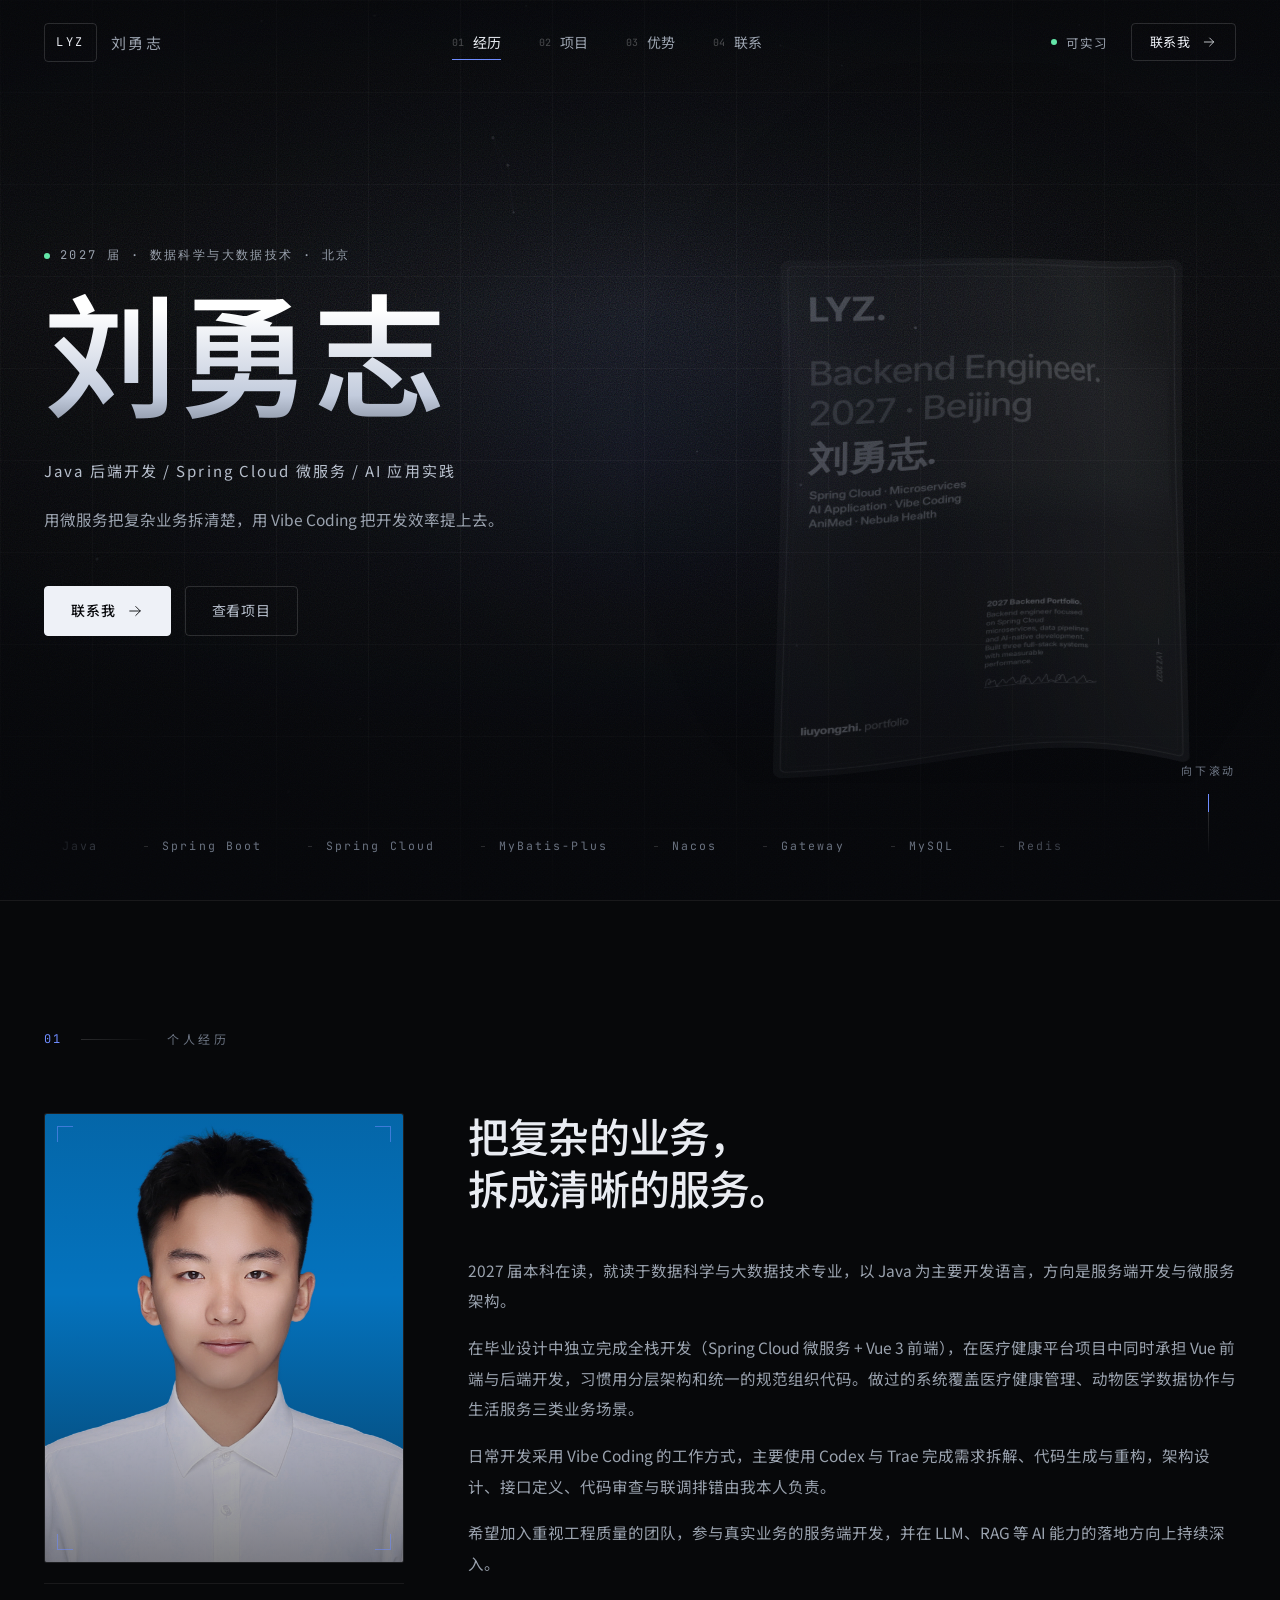
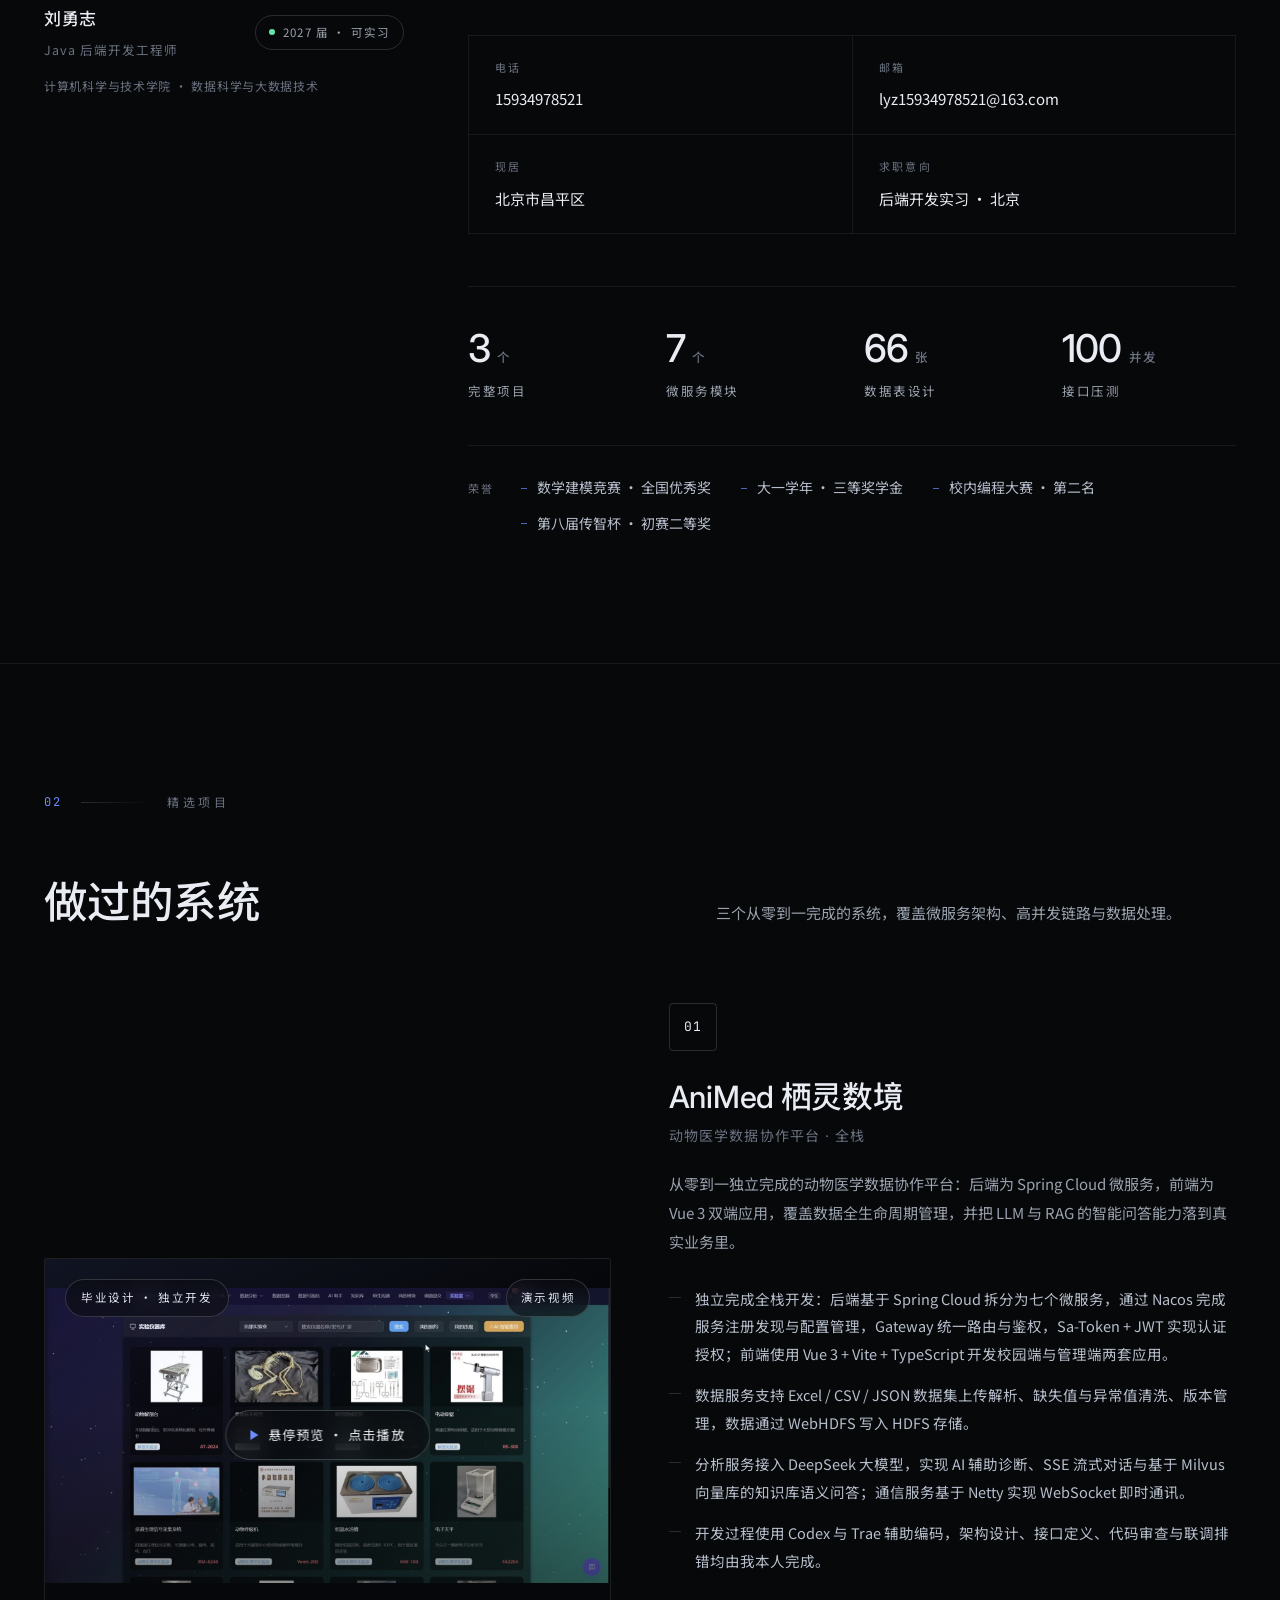
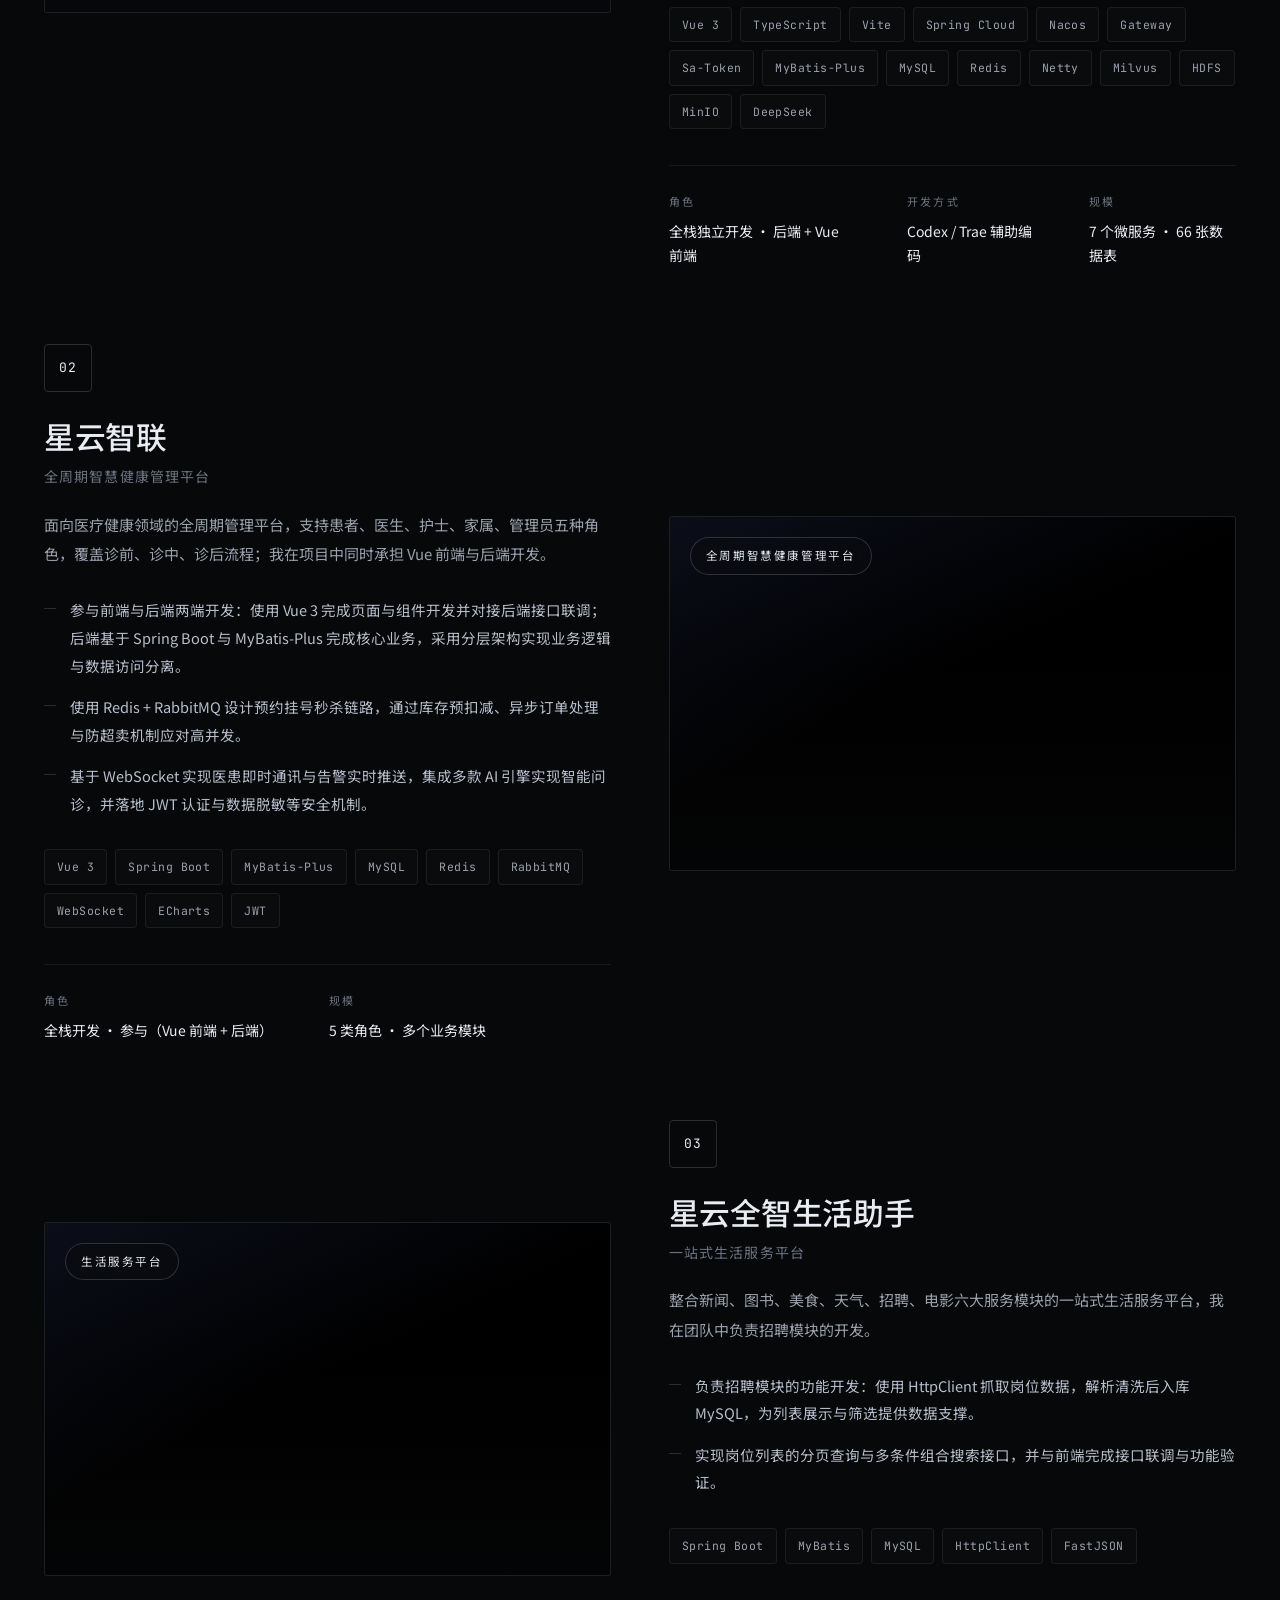
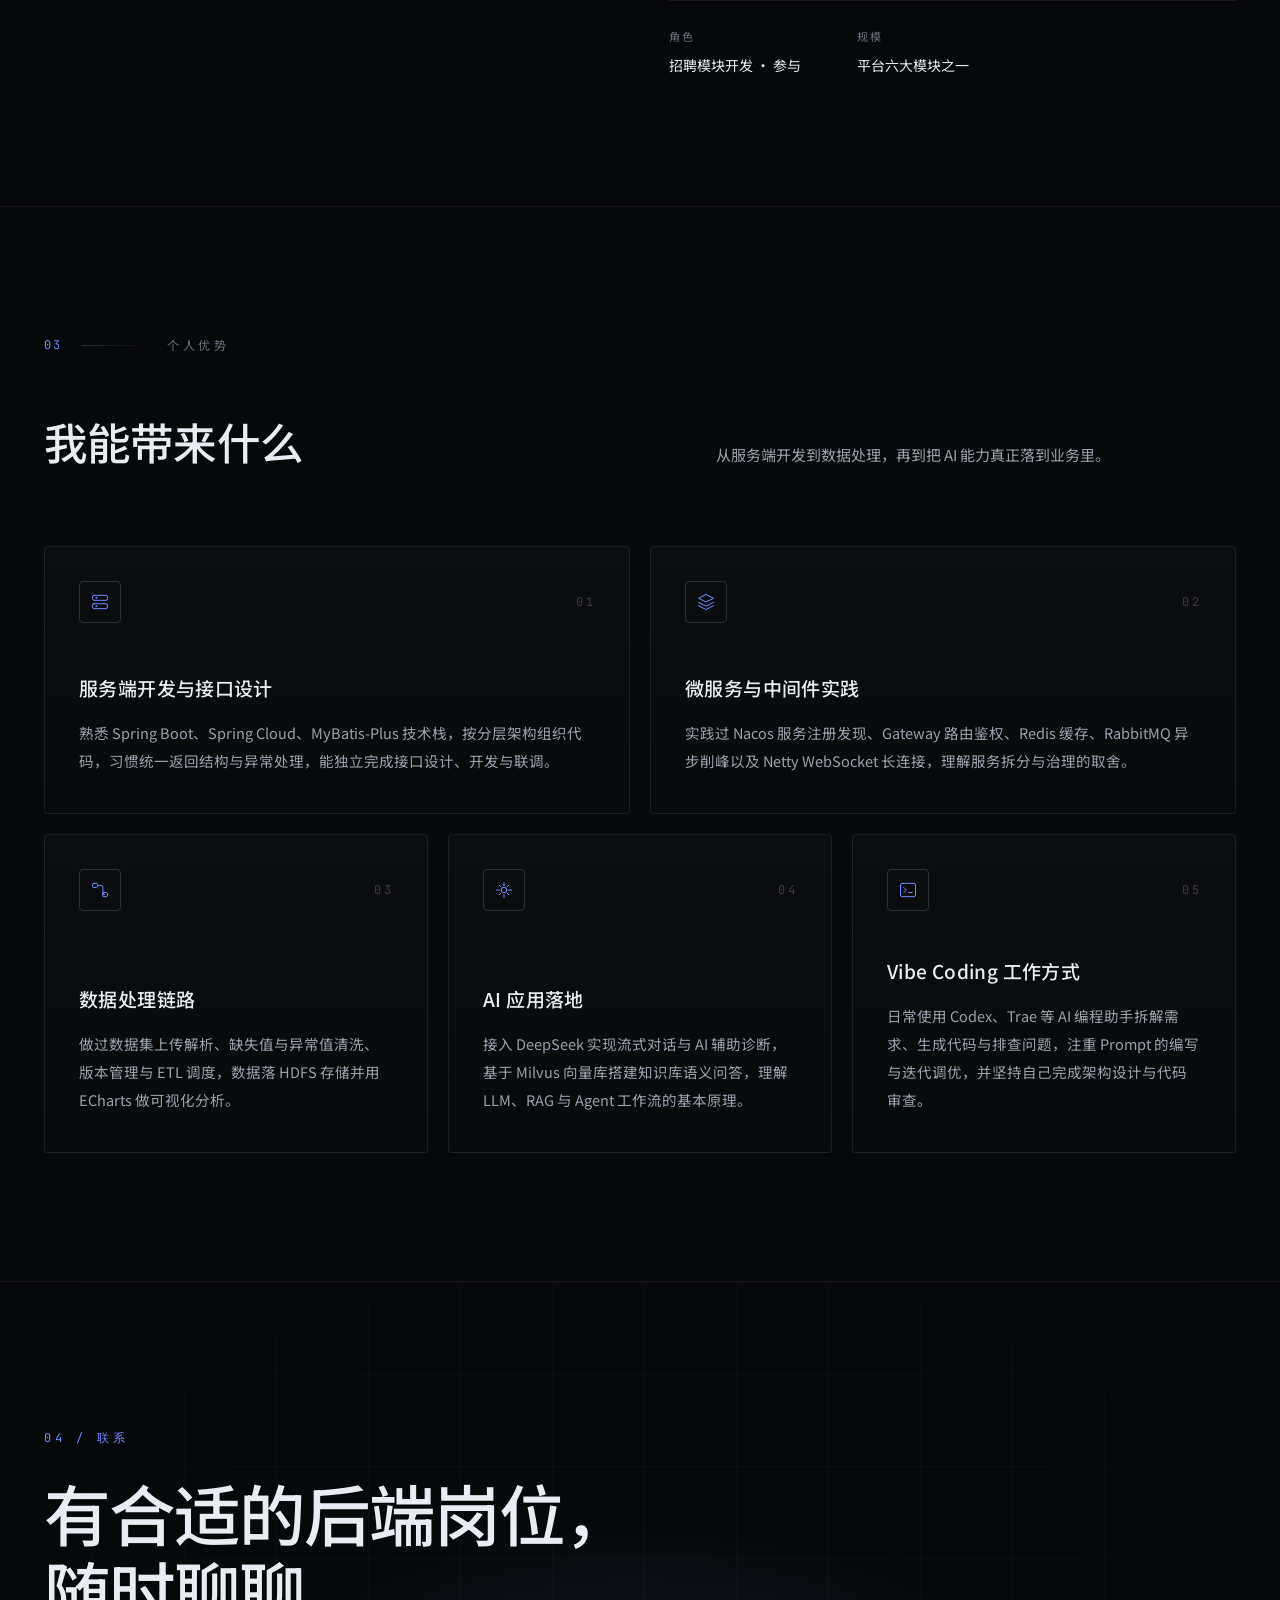
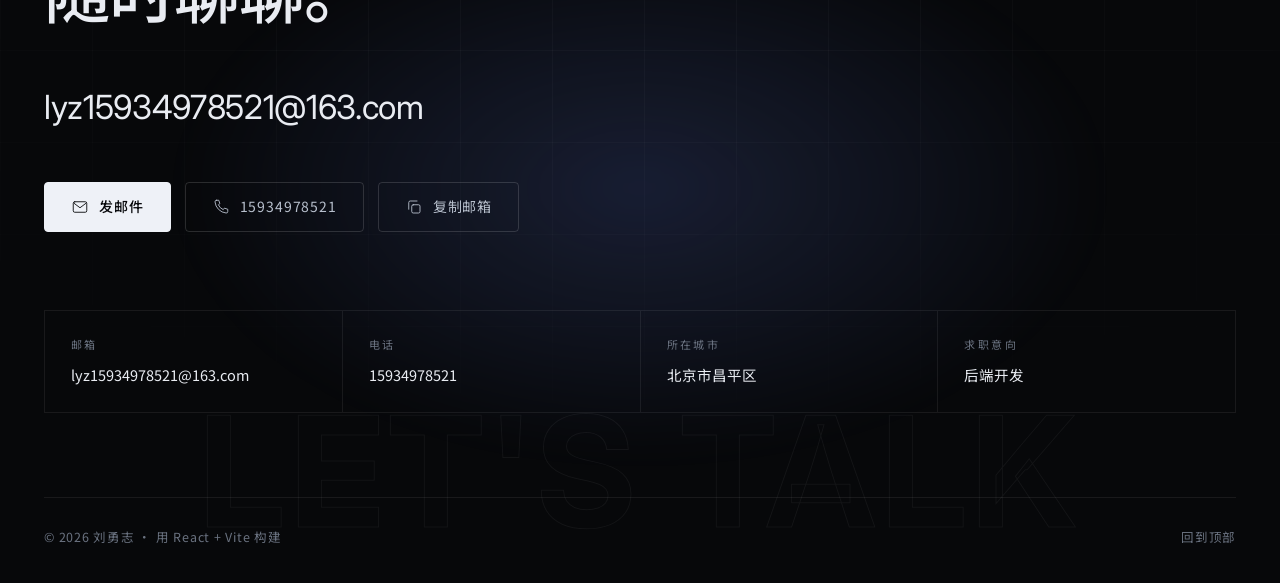
==== index.html @ a7c031cc "Deploy resume" ====
<!doctype html>
<html lang="zh-CN">
  <head>
    <meta charset="UTF-8" />
    <meta name="viewport" content="width=device-width, initial-scale=1.0" />
    <meta name="theme-color" content="#07080A" />
    <meta
      name="description"
      content="刘勇志 · Java 后端开发。Spring Cloud 微服务、服务端开发与 AI 应用实践方向的作品集。"
    />
    <title>刘勇志 · Java 后端开发</title>
    <link rel="icon" type="image/svg+xml" href="favicon.svg" />
    <link rel="preconnect" href="https://fonts.googleapis.com" />
    <link rel="preconnect" href="https://fonts.gstatic.com" crossorigin />
    <link
      href="https://fonts.googleapis.com/css2?family=Inter:wght@300;400;500;600;700&family=Noto+Sans+SC:wght@300;400;500;700&family=JetBrains+Mono:wght@400;500&display=swap"
      rel="stylesheet"
    />
    <script type="module" crossorigin src="./assets/index-CKUuA10a.js"></script>
    <link rel="stylesheet" crossorigin href="./assets/index-D4LSre6D.css">
  </head>
  <body>
    <div id="root"></div>
  </body>
</html>
---- assets/index-D4LSre6D.css ----
:root{--bg: #07080a;--bg-2: #0a0c10;--panel: rgba(255, 255, 255, .022);--line: rgba(255, 255, 255, .07);--line-2: rgba(255, 255, 255, .14);--text: #e9ecf2;--text-2: #b7bfcc;--muted: #9aa2ae;--dim: #6a7280;--accent: #6e8cff;--ok: #63e6a8;--font-display: "Inter", "Noto Sans SC", system-ui, -apple-system, "Segoe UI", "Microsoft YaHei", sans-serif;--font-body: "Noto Sans SC", "Inter", system-ui, -apple-system, "Segoe UI", "Microsoft YaHei", sans-serif;--font-mono: "JetBrains Mono", ui-monospace, "SFMono-Regular", Consolas, monospace;--container: 1700px;--gutter: 64px;--ease: cubic-bezier(.16, .84, .44, 1)}*,*:before,*:after{box-sizing:border-box}html{scroll-behavior:smooth;-webkit-text-size-adjust:100%}body{margin:0;background:var(--bg);color:var(--text);font-family:var(--font-body);font-size:16px;line-height:1.7;overflow-x:hidden;-webkit-font-smoothing:antialiased;-moz-osx-font-smoothing:grayscale}h1,h2,h3,p,dl,dd,ul,figure{margin:0}ul{padding:0;list-style:none}a{color:inherit;text-decoration:none;transition:color .35s var(--ease),opacity .35s var(--ease)}img{display:block;max-width:100%}button{font:inherit;color:inherit;background:none;border:0;cursor:pointer}::selection{background:#6e8cff4d;color:#fff}::-webkit-scrollbar{width:10px}::-webkit-scrollbar-track{background:#07080a}::-webkit-scrollbar-thumb{background:#ffffff1f;border-radius:999px}::-webkit-scrollbar-thumb:hover{background:#fff3}.container{width:100%;max-width:calc(var(--container) + var(--gutter) * 2);margin-inline:auto;padding-inline:var(--gutter)}.section{position:relative;padding-block:clamp(120px,10vw,190px);border-top:1px solid var(--line)}.section-head{display:flex;align-items:center;gap:18px;margin-bottom:64px}.section-head__index{font-family:var(--font-mono);font-size:12px;letter-spacing:.2em;color:var(--accent)}.section-head__rule{width:68px;height:1px;background:linear-gradient(90deg,var(--line-2),transparent)}.section-head__label{font-size:12px;letter-spacing:.32em;color:var(--dim)}.section-title{display:grid;grid-template-columns:minmax(0,1fr) minmax(0,520px);gap:40px;align-items:end;margin-bottom:76px}.section-title h2{font-family:var(--font-display);font-size:clamp(34px,3.4vw,56px);font-weight:500;letter-spacing:-.02em;line-height:1.16}.section-title p{color:var(--muted);font-size:15px;line-height:1.9}.dot{width:6px;height:6px;border-radius:50%;background:var(--ok);animation:pulse 2.8s infinite;flex:none}@keyframes pulse{0%{box-shadow:0 0 #63e6a859}70%{box-shadow:0 0 0 8px #63e6a800}to{box-shadow:0 0 #63e6a800}}.btn{display:inline-flex;align-items:center;justify-content:center;gap:10px;height:50px;padding-inline:26px;border:1px solid var(--line-2);border-radius:4px;font-size:14px;letter-spacing:.06em;white-space:nowrap;transition:transform .45s var(--ease),background .4s var(--ease),border-color .4s var(--ease),color .4s var(--ease),box-shadow .5s var(--ease)}.btn:hover{transform:translateY(-2px)}.btn--primary{background:#eef1f7;border-color:#eef1f7;color:#08090c;font-weight:500}.btn--primary:hover{box-shadow:0 16px 44px #e9ecf224}.btn--ghost{color:var(--text-2)}.btn--ghost:hover{border-color:#ffffff4d;color:var(--text)}.btn--small{height:38px;padding-inline:18px;font-size:13px}[data-reveal]{opacity:0;transform:translateY(26px);transition:opacity .9s var(--ease),transform .9s var(--ease);transition-delay:var(--delay, 0ms)}[data-reveal].is-visible{opacity:1;transform:none}.nav{position:fixed;inset:0 0 auto 0;z-index:60;height:86px;display:flex;align-items:center;border-bottom:1px solid transparent;transition:height .5s var(--ease),background .5s var(--ease),border-color .5s var(--ease),backdrop-filter .5s var(--ease)}.nav.is-solid{height:72px;background:#07080abd;backdrop-filter:blur(18px) saturate(140%);-webkit-backdrop-filter:blur(18px) saturate(140%);border-bottom-color:var(--line)}.nav__inner{display:flex;align-items:center;justify-content:space-between;gap:40px}.nav__brand{display:inline-flex;align-items:center;gap:14px}.nav__mark{font-family:var(--font-mono);font-size:12px;letter-spacing:.22em;padding:8px 11px;border:1px solid var(--line-2);border-radius:4px}.nav__name{font-size:15px;letter-spacing:.16em;color:var(--muted)}.nav__links{display:flex;gap:38px}.nav__links a{position:relative;display:inline-flex;align-items:center;gap:9px;padding-block:6px;font-size:14px;color:var(--muted)}.nav__links a:after{content:"";position:absolute;left:0;bottom:0;width:100%;height:1px;background:var(--accent);transform:scaleX(0);transform-origin:left;transition:transform .5s var(--ease)}.nav__links a:hover,.nav__links a.is-active{color:var(--text)}.nav__links a.is-active:after{transform:scaleX(1)}.nav__idx{font-family:var(--font-mono);font-size:10px;color:#ffffff42}.nav__tail{display:flex;align-items:center;gap:22px}.nav__status{display:inline-flex;align-items:center;gap:9px;font-size:12.5px;letter-spacing:.1em;color:var(--muted)}.nav__toggle{display:none;flex-direction:column;gap:6px;padding:10px 6px}.nav__toggle span{display:block;width:20px;height:1px;background:var(--text-2);transition:transform .4s var(--ease)}.nav.is-open .nav__toggle span:first-child{transform:translateY(3.5px) rotate(45deg)}.nav.is-open .nav__toggle span:last-child{transform:translateY(-3.5px) rotate(-45deg)}.rail{position:fixed;right:34px;top:50%;transform:translateY(-50%);z-index:40;display:flex;align-items:stretch;gap:16px;height:260px}.rail__line{position:relative;width:1px;background:var(--line)}.rail__filled{position:absolute;top:0;right:0;bottom:0;left:0;background:linear-gradient(180deg,var(--accent),rgba(110,140,255,.15));transform-origin:top;transform:scaleY(0);transition:transform .2s linear}.rail__list{display:flex;flex-direction:column;justify-content:space-between}.rail__list li{display:flex;align-items:center;gap:10px;font-size:11px;letter-spacing:.18em;color:#ffffff42;transition:color .4s var(--ease)}.rail__list li.is-active{color:var(--text)}.rail__idx{font-family:var(--font-mono);font-size:10px}.rail__label{opacity:0;transform:translate(-6px);transition:opacity .45s var(--ease),transform .45s var(--ease)}.rail:hover .rail__label,.rail__list li.is-active .rail__label{opacity:1;transform:none}.hero{position:relative;min-height:100svh;display:flex;flex-direction:column;justify-content:center;padding-top:120px;overflow:hidden}.hero__bg{position:absolute;top:0;right:0;bottom:0;left:0;z-index:0}.hero__video{position:absolute;top:0;right:0;bottom:0;left:0;width:100%;height:100%;object-fit:cover;opacity:.55;filter:saturate(.7) contrast(1.05) brightness(.85)}.ambient{position:absolute;top:0;right:0;bottom:0;left:0;width:100%;height:100%;opacity:.9}.hero__veil{position:absolute;top:0;right:0;bottom:0;left:0;background:radial-gradient(90% 70% at 50% 34%,#07080a00,#06070a8c 62%,#06070a),linear-gradient(180deg,#06070ad1,#06070a47 34%,#06070ae6)}.hero__grid{position:absolute;top:0;right:0;bottom:0;left:0;background-image:linear-gradient(rgba(255,255,255,.03) 1px,transparent 1px),linear-gradient(90deg,rgba(255,255,255,.03) 1px,transparent 1px);background-size:92px 92px;-webkit-mask-image:radial-gradient(120% 90% at 50% 42%,#000 26%,transparent 76%);mask-image:radial-gradient(120% 90% at 50% 42%,#000 26%,transparent 76%)}.hero__grain{position:absolute;top:0;right:0;bottom:0;left:0;opacity:.42;mix-blend-mode:soft-light;background-image:url("data:image/svg+xml,%3Csvg xmlns='http://www.w3.org/2000/svg' width='160' height='160'%3E%3Cfilter id='n'%3E%3CfeTurbulence type='fractalNoise' baseFrequency='0.85' numOctaves='3'/%3E%3C/filter%3E%3Crect width='160' height='160' filter='url(%23n)' opacity='0.6'/%3E%3C/svg%3E")}.hero__latin{position:absolute;left:34px;top:50%;transform:translateY(-50%) rotate(180deg);writing-mode:vertical-rl;font-family:var(--font-mono);font-size:11px;letter-spacing:.42em;color:#ffffff38;z-index:2}.hero__paper{position:absolute;z-index:1;right:-1.5%;top:7%;width:52%;height:80%}.three-d-paper{width:100%;height:100%}.three-d-paper__frame{display:block;width:100%;height:100%;border:0;background:transparent}.hero__inner{position:relative;z-index:2;flex:1;display:flex;flex-direction:column;justify-content:center;pointer-events:none}.hero__inner a,.hero__inner button{pointer-events:auto}.hero__eyebrow{display:inline-flex;align-items:center;gap:10px;font-family:var(--font-mono);font-size:12px;letter-spacing:.2em;color:var(--muted)}.hero__title{margin-top:28px;font-family:var(--font-display);font-size:clamp(76px,10.4vw,188px);font-weight:600;line-height:.98;letter-spacing:.01em;background:linear-gradient(180deg,#fff 12%,#c3ccdd 78%,#8e97a8);-webkit-background-clip:text;background-clip:text;color:transparent}.hero__role{margin-top:34px;font-size:clamp(15px,1.15vw,19px);letter-spacing:.14em;color:var(--text-2)}.hero__statement{margin-top:20px;max-width:640px;font-size:15.5px;line-height:1.95;color:var(--muted)}.hero__actions{display:flex;gap:14px;margin-top:52px}.hero__foot{position:relative;z-index:2;display:flex;align-items:flex-end;justify-content:space-between;gap:60px;padding-bottom:44px;pointer-events:none}.hero__foot a{pointer-events:auto}.marquee{flex:1;overflow:hidden;-webkit-mask-image:linear-gradient(90deg,transparent,#000 10%,#000 88%,transparent);mask-image:linear-gradient(90deg,transparent,#000 10%,#000 88%,transparent)}.marquee__track{display:flex;align-items:center;gap:46px;width:max-content;animation:marquee 52s linear infinite}.marquee__item{position:relative;padding-left:18px;font-family:var(--font-mono);font-size:11.5px;letter-spacing:.18em;color:var(--dim);white-space:nowrap}.marquee__item:before{content:"";position:absolute;left:0;top:50%;width:4px;height:1px;background:var(--line-2)}@keyframes marquee{to{transform:translate(-50%)}}.hero__scroll{display:inline-flex;flex-direction:column;align-items:center;gap:14px;font-size:11px;letter-spacing:.24em;color:var(--dim);white-space:nowrap}.hero__scroll .line{position:relative;width:1px;height:62px;background:linear-gradient(180deg,rgba(255,255,255,.22),transparent);overflow:hidden}.hero__scroll .line:after{content:"";position:absolute;left:0;width:1px;height:18px;background:var(--accent);animation:scrollLine 2.6s var(--ease) infinite}@keyframes scrollLine{0%{transform:translateY(-20px);opacity:0}40%{opacity:1}to{transform:translateY(64px);opacity:0}}.hero__scroll:hover{color:var(--text-2)}.about__grid{display:grid;grid-template-columns:430px minmax(0,1fr);gap:clamp(48px,5vw,100px);align-items:start}.portrait{position:relative;aspect-ratio:4 / 5;border:1px solid var(--line);border-radius:3px;background:var(--panel);overflow:hidden}.portrait img{width:100%;height:100%;object-fit:cover;filter:saturate(.92) contrast(1.03)}.portrait:after{content:"";position:absolute;top:0;right:0;bottom:0;left:0;pointer-events:none;background:linear-gradient(180deg,rgba(7,8,10,.12) 0%,transparent 40%,rgba(7,8,10,.5) 100%)}.portrait__tick{position:absolute;width:16px;height:16px;border:1px solid rgba(110,140,255,.55);z-index:2}.portrait__tick--tl{top:12px;left:12px;border-right:0;border-bottom:0}.portrait__tick--tr{top:12px;right:12px;border-left:0;border-bottom:0}.portrait__tick--bl{bottom:12px;left:12px;border-right:0;border-top:0}.portrait__tick--br{bottom:12px;right:12px;border-left:0;border-top:0}.portrait__caption{display:flex;align-items:center;justify-content:space-between;gap:20px;margin-top:20px;padding-top:20px;border-top:1px solid var(--line)}.portrait__caption strong{display:block;font-size:17px;font-weight:500;letter-spacing:.04em}.portrait__caption span{display:block;margin-top:6px;font-size:12.5px;color:var(--dim);letter-spacing:.08em}.status{display:inline-flex;align-items:center;gap:8px;padding:7px 13px;border:1px solid var(--line-2);border-radius:999px;font-size:11.5px;font-style:normal;letter-spacing:.1em;color:var(--muted);white-space:nowrap}.portrait__school{margin-top:14px;font-size:12px;letter-spacing:.06em;color:var(--dim);line-height:1.9}.about__heading{margin-bottom:38px;font-family:var(--font-display);font-size:clamp(32px,3.2vw,52px);font-weight:500;line-height:1.26;letter-spacing:-.02em}.about__text p{max-width:780px;font-size:15.5px;line-height:1.98;color:var(--muted)}.about__text p+p{margin-top:16px}.about__contacts{display:grid;grid-template-columns:repeat(2,minmax(0,1fr));margin-top:56px;border-top:1px solid var(--line);border-left:1px solid var(--line)}.contact-item{padding:22px 26px;border-right:1px solid var(--line);border-bottom:1px solid var(--line)}.contact-item dt{font-size:11px;letter-spacing:.22em;color:var(--dim)}.contact-item dd{margin-top:10px;font-size:15px;color:var(--text)}.contact-item a:hover{color:var(--accent)}.about__stats{display:grid;grid-template-columns:repeat(4,minmax(0,1fr));gap:24px;margin-top:52px;padding-top:42px;border-top:1px solid var(--line)}.stat__value{display:flex;align-items:baseline;gap:7px;font-family:var(--font-display);font-size:clamp(34px,3vw,46px);font-weight:500;letter-spacing:-.02em;line-height:1}.stat__value em{font-size:12.5px;font-style:normal;letter-spacing:.1em;color:var(--dim)}.stat__label{display:block;margin-top:12px;font-size:12.5px;letter-spacing:.12em;color:var(--muted)}.about__honors{display:flex;gap:26px;align-items:baseline;margin-top:44px;padding-top:30px;border-top:1px solid var(--line)}.about__honors-label{font-size:11px;letter-spacing:.22em;color:var(--dim);white-space:nowrap}.about__honors ul{display:flex;flex-wrap:wrap;gap:12px 30px}.about__honors li{position:relative;padding-left:16px;font-size:14px;color:var(--text-2)}.about__honors li:before{content:"";position:absolute;left:0;top:50%;width:6px;height:1px;background:var(--accent);opacity:.7}.project-list{display:flex;flex-direction:column;gap:clamp(60px,6vw,104px)}.project{display:grid;grid-template-columns:minmax(0,1.06fr) minmax(0,1fr);gap:clamp(40px,4.5vw,84px);align-items:center}.project--reverse .project__media{order:2}.project__media{position:relative;aspect-ratio:16 / 10;border:1px solid var(--line);border-radius:3px;background:var(--panel);overflow:hidden}.project__media img{width:100%;height:100%;object-fit:cover;filter:saturate(.94);transition:transform 1.2s var(--ease),filter .6s var(--ease)}.spark-badge{position:absolute;top:0;right:0;bottom:0;left:0;background:#000;overflow:hidden}.spark-badge__frame{display:block;width:100%;height:100%;border:0;background:#000;pointer-events:none}.project:hover .project__media img{transform:scale(1.035);filter:saturate(1)}.project__media:after{content:"";position:absolute;top:0;right:0;bottom:0;left:0;pointer-events:none;background:linear-gradient(155deg,rgba(110,140,255,.1),transparent 46%),linear-gradient(0deg,rgba(7,8,10,.55),transparent 58%)}.media{position:absolute;top:0;right:0;bottom:0;left:0;cursor:pointer;background:#06070a}.project__media .media__poster,.project__media .media__video{position:absolute;top:0;right:0;bottom:0;left:0;width:100%;height:100%;object-fit:contain}.media__video{z-index:1;background:transparent;transition:opacity .5s var(--ease)}.media__tag{position:absolute;z-index:3;right:20px;top:20px;padding:8px 14px;border:1px solid rgba(255,255,255,.16);border-radius:999px;background:#0a0c1099;backdrop-filter:blur(10px);-webkit-backdrop-filter:blur(10px);font-size:11.5px;letter-spacing:.14em;color:#dfe4ee}.media__hint{position:absolute;z-index:3;left:50%;top:50%;transform:translate(-50%,-50%);display:inline-flex;align-items:center;gap:10px;padding:13px 24px;border:1px solid rgba(255,255,255,.2);border-radius:999px;background:#0a0c108c;backdrop-filter:blur(12px);-webkit-backdrop-filter:blur(12px);font-size:13px;letter-spacing:.1em;color:#eef1f7;pointer-events:none;transition:opacity .4s var(--ease),transform .4s var(--ease)}.media__dot{width:0;height:0;border-top:5px solid transparent;border-bottom:5px solid transparent;border-left:8px solid var(--accent)}.project:hover .media__hint{opacity:0;transform:translate(-50%,-46%)}.project__badge{position:absolute;top:20px;left:20px;z-index:2;padding:8px 15px;border:1px solid rgba(255,255,255,.16);border-radius:999px;background:#0a0c1099;backdrop-filter:blur(10px);-webkit-backdrop-filter:blur(10px);font-size:11.5px;letter-spacing:.14em;color:#dfe4ee}.project__index{display:inline-flex;align-items:center;justify-content:center;width:48px;height:48px;margin-bottom:28px;border:1px solid var(--line-2);border-radius:4px;font-family:var(--font-mono);font-size:13px;letter-spacing:.08em}.project__title{font-family:var(--font-display);font-size:clamp(26px,2.4vw,38px);font-weight:500;letter-spacing:-.01em;line-height:1.2}.project__title span{display:block;margin-top:12px;font-size:14px;font-weight:400;letter-spacing:.08em;color:var(--dim)}.project__summary{margin-top:24px;font-size:15px;line-height:1.95;color:var(--muted)}.project__points{display:flex;flex-direction:column;gap:14px;margin-top:28px}.project__points li{position:relative;padding-left:26px;font-size:14.5px;line-height:1.9;color:var(--text-2)}.project__points li:before{content:"";position:absolute;left:0;top:12px;width:12px;height:1px;background:var(--line-2)}.project__tags{display:flex;flex-wrap:wrap;gap:8px;margin-top:32px}.project__tags li{padding:7px 12px;border:1px solid var(--line);border-radius:4px;background:#ffffff04;font-family:var(--font-mono);font-size:11.5px;letter-spacing:.04em;color:var(--muted)}.project__meta{display:flex;gap:56px;margin-top:36px;padding-top:26px;border-top:1px solid var(--line)}.project__meta dt{font-size:11px;letter-spacing:.2em;color:var(--dim)}.project__meta dd{margin-top:9px;font-size:14px;color:var(--text)}.bento{display:grid;grid-template-columns:repeat(6,minmax(0,1fr));gap:20px}.card{position:relative;grid-column:span var(--span, 2);display:flex;flex-direction:column;min-height:268px;padding:34px 34px 38px;border:1px solid var(--line);border-radius:4px;background:linear-gradient(180deg,#ffffff06,#ffffff02);transition:border-color .5s var(--ease),transform .5s var(--ease),background .5s var(--ease)}.card:before{content:"";position:absolute;inset:0 0 auto 0;height:1px;opacity:0;background:linear-gradient(90deg,transparent,rgba(110,140,255,.65),transparent);transition:opacity .5s var(--ease)}.card:hover{transform:translateY(-4px);border-color:var(--line-2);background:linear-gradient(180deg,#ffffff0a,#ffffff03)}.card:hover:before{opacity:1}.card__top{display:flex;align-items:center;justify-content:space-between;margin-bottom:auto}.card__icon{display:grid;place-items:center;width:42px;height:42px;border:1px solid var(--line-2);border-radius:4px;color:var(--accent)}.card__no{font-family:var(--font-mono);font-size:12px;letter-spacing:.2em;color:#fff3}.card h3{margin-top:44px;font-size:19px;font-weight:500;letter-spacing:.02em}.card p{margin-top:15px;font-size:14.5px;line-height:1.92;color:var(--muted)}.closing{position:relative;min-height:100svh;display:flex;align-items:center;border-top:1px solid var(--line);overflow:hidden}.closing__bg{position:absolute;top:0;right:0;bottom:0;left:0;pointer-events:none}.closing__glow{position:absolute;left:50%;top:14%;width:1300px;height:760px;transform:translate(-50%);background:radial-gradient(closest-side,rgba(110,140,255,.17),transparent 72%);filter:blur(14px)}.closing__grid{position:absolute;top:0;right:0;bottom:0;left:0;background-image:linear-gradient(rgba(255,255,255,.026) 1px,transparent 1px),linear-gradient(90deg,rgba(255,255,255,.026) 1px,transparent 1px);background-size:92px 92px;-webkit-mask-image:radial-gradient(110% 80% at 50% 30%,#000 20%,transparent 74%);mask-image:radial-gradient(110% 80% at 50% 30%,#000 20%,transparent 74%)}.closing__watermark{position:absolute;left:50%;bottom:-1.5vw;transform:translate(-50%);font-family:var(--font-display);font-size:clamp(88px,12vw,230px);font-weight:700;letter-spacing:.03em;white-space:nowrap;color:transparent;-webkit-text-stroke:1px rgba(255,255,255,.05)}.closing__inner{position:relative;z-index:2;width:100%;padding-block:140px 0}.closing__label{font-family:var(--font-mono);font-size:12px;letter-spacing:.3em;color:var(--accent)}.closing__title{margin-top:30px;font-family:var(--font-display);font-size:clamp(40px,5.2vw,92px);font-weight:500;line-height:1.16;letter-spacing:-.03em}.closing__note{margin-top:28px;max-width:640px;font-size:15.5px;line-height:1.95;color:var(--muted)}.closing__email{display:inline-block;margin-top:46px;font-family:var(--font-display);font-size:clamp(22px,2.6vw,46px);letter-spacing:-.01em;color:var(--text);background-image:linear-gradient(currentColor,currentColor);background-size:0% 1px;background-position:0 100%;background-repeat:no-repeat;transition:background-size .7s var(--ease),color .4s var(--ease)}.closing__email:hover{background-size:100% 1px}.closing__actions{display:flex;flex-wrap:wrap;gap:14px;margin-top:46px}.closing__channels{display:grid;grid-template-columns:repeat(4,minmax(0,1fr));margin-top:78px;border-top:1px solid var(--line);border-left:1px solid var(--line)}.closing__channels>div{padding:24px 26px;border-right:1px solid var(--line);border-bottom:1px solid var(--line)}.closing__channels dt{font-size:11px;letter-spacing:.22em;color:var(--dim)}.closing__channels dd{margin-top:10px;font-size:14.5px;color:var(--text)}.closing__channels a:hover{color:var(--accent)}.closing__foot{display:flex;align-items:center;justify-content:space-between;gap:24px;margin-top:84px;padding-block:28px 36px;border-top:1px solid var(--line);font-size:12.5px;letter-spacing:.06em;color:var(--dim)}.closing__foot a:hover{color:var(--text)}@media (max-width: 1500px){:root{--gutter: 52px}}@media (max-width: 1280px){:root{--gutter: 44px}.rail,.hero__latin{display:none}.about__grid{grid-template-columns:360px minmax(0,1fr)}.project{grid-template-columns:minmax(0,1fr) minmax(0,1fr)}}@media (max-width: 1080px){.section-title{grid-template-columns:1fr;gap:20px}.about__grid,.project,.project--reverse{grid-template-columns:minmax(0,1fr)}.project--reverse .project__media{order:0}.about__portrait{max-width:420px}.bento{grid-template-columns:repeat(2,minmax(0,1fr))}.card{grid-column:span 1}.closing__channels{grid-template-columns:repeat(2,minmax(0,1fr))}.hero__paper{right:-12%;top:10%;width:66%;height:68%;opacity:.7}}@media (max-width: 900px){:root{--gutter: 28px}.nav__links{display:none}.nav__toggle{display:flex}.nav.is-open .nav__links{display:flex;position:absolute;top:100%;left:0;right:0;flex-direction:column;gap:6px;padding:22px var(--gutter) 30px;background:#07080af5;backdrop-filter:blur(20px);-webkit-backdrop-filter:blur(20px);border-bottom:1px solid var(--line)}.nav__status{display:none}.hero__foot{flex-direction:column;align-items:flex-start;gap:34px}.about__stats{grid-template-columns:repeat(2,minmax(0,1fr));gap:32px 24px}.hero__paper{display:none}}@media (max-width: 640px){:root{--gutter: 20px}.about__contacts,.bento,.closing__channels{grid-template-columns:minmax(0,1fr)}.hero__actions,.closing__actions{flex-direction:column;align-items:stretch;width:100%}.btn{width:100%}}@media (prefers-reduced-motion: reduce){html{scroll-behavior:auto}.marquee__track,.hero__scroll .line:after,.dot{animation:none}[data-reveal]{opacity:1;transform:none;transition:none}}
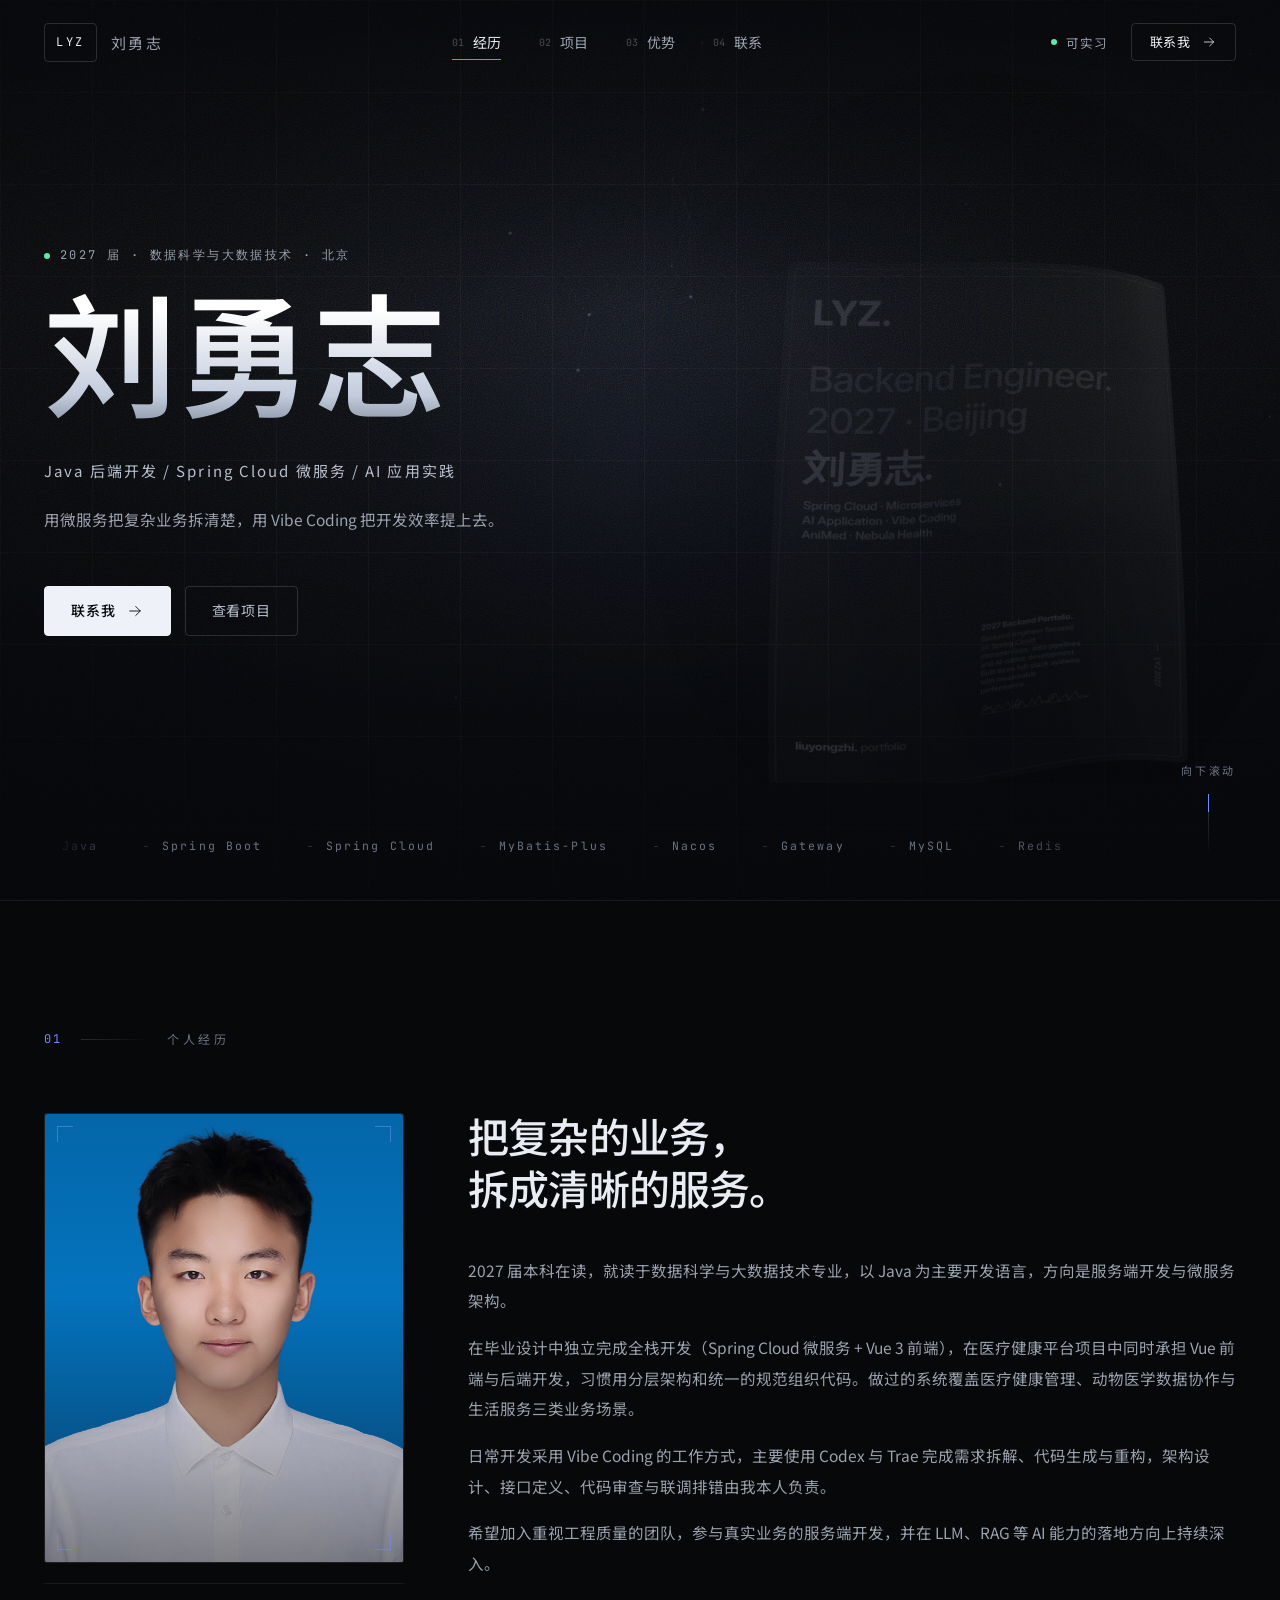
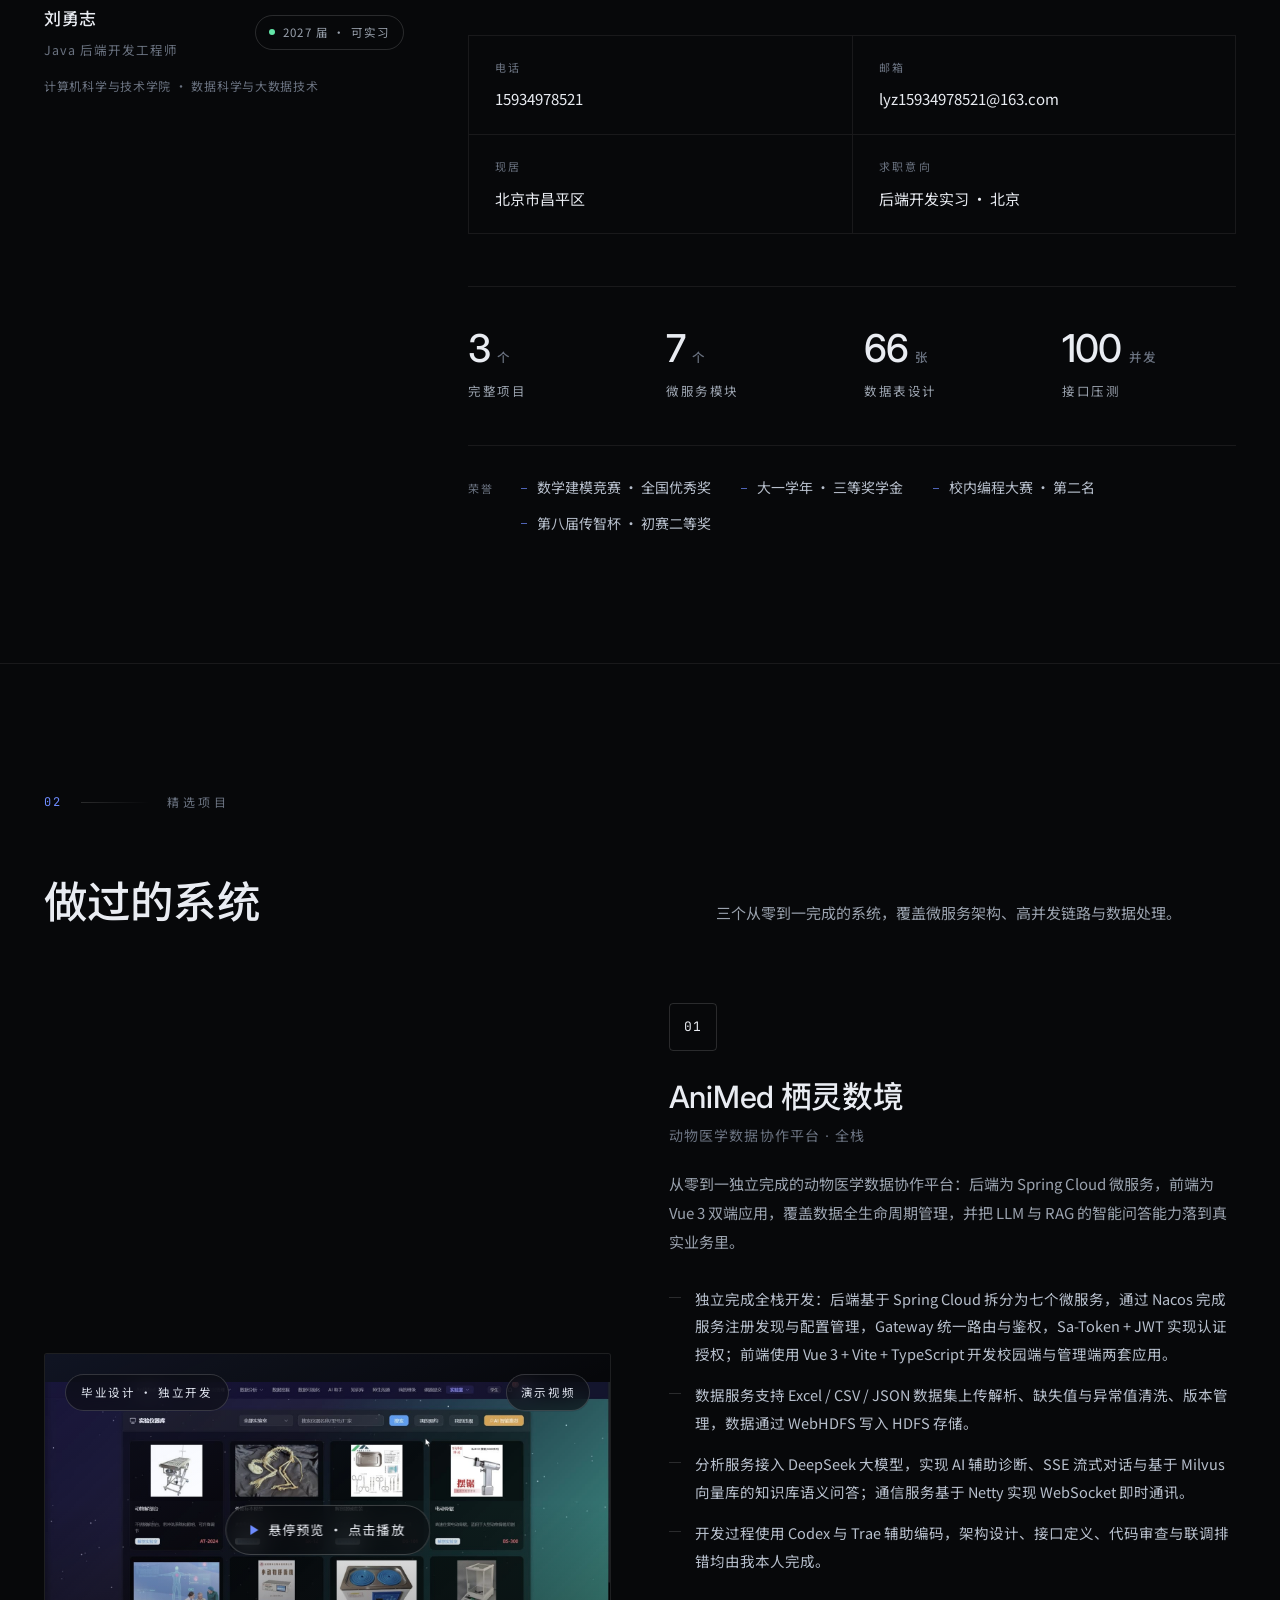
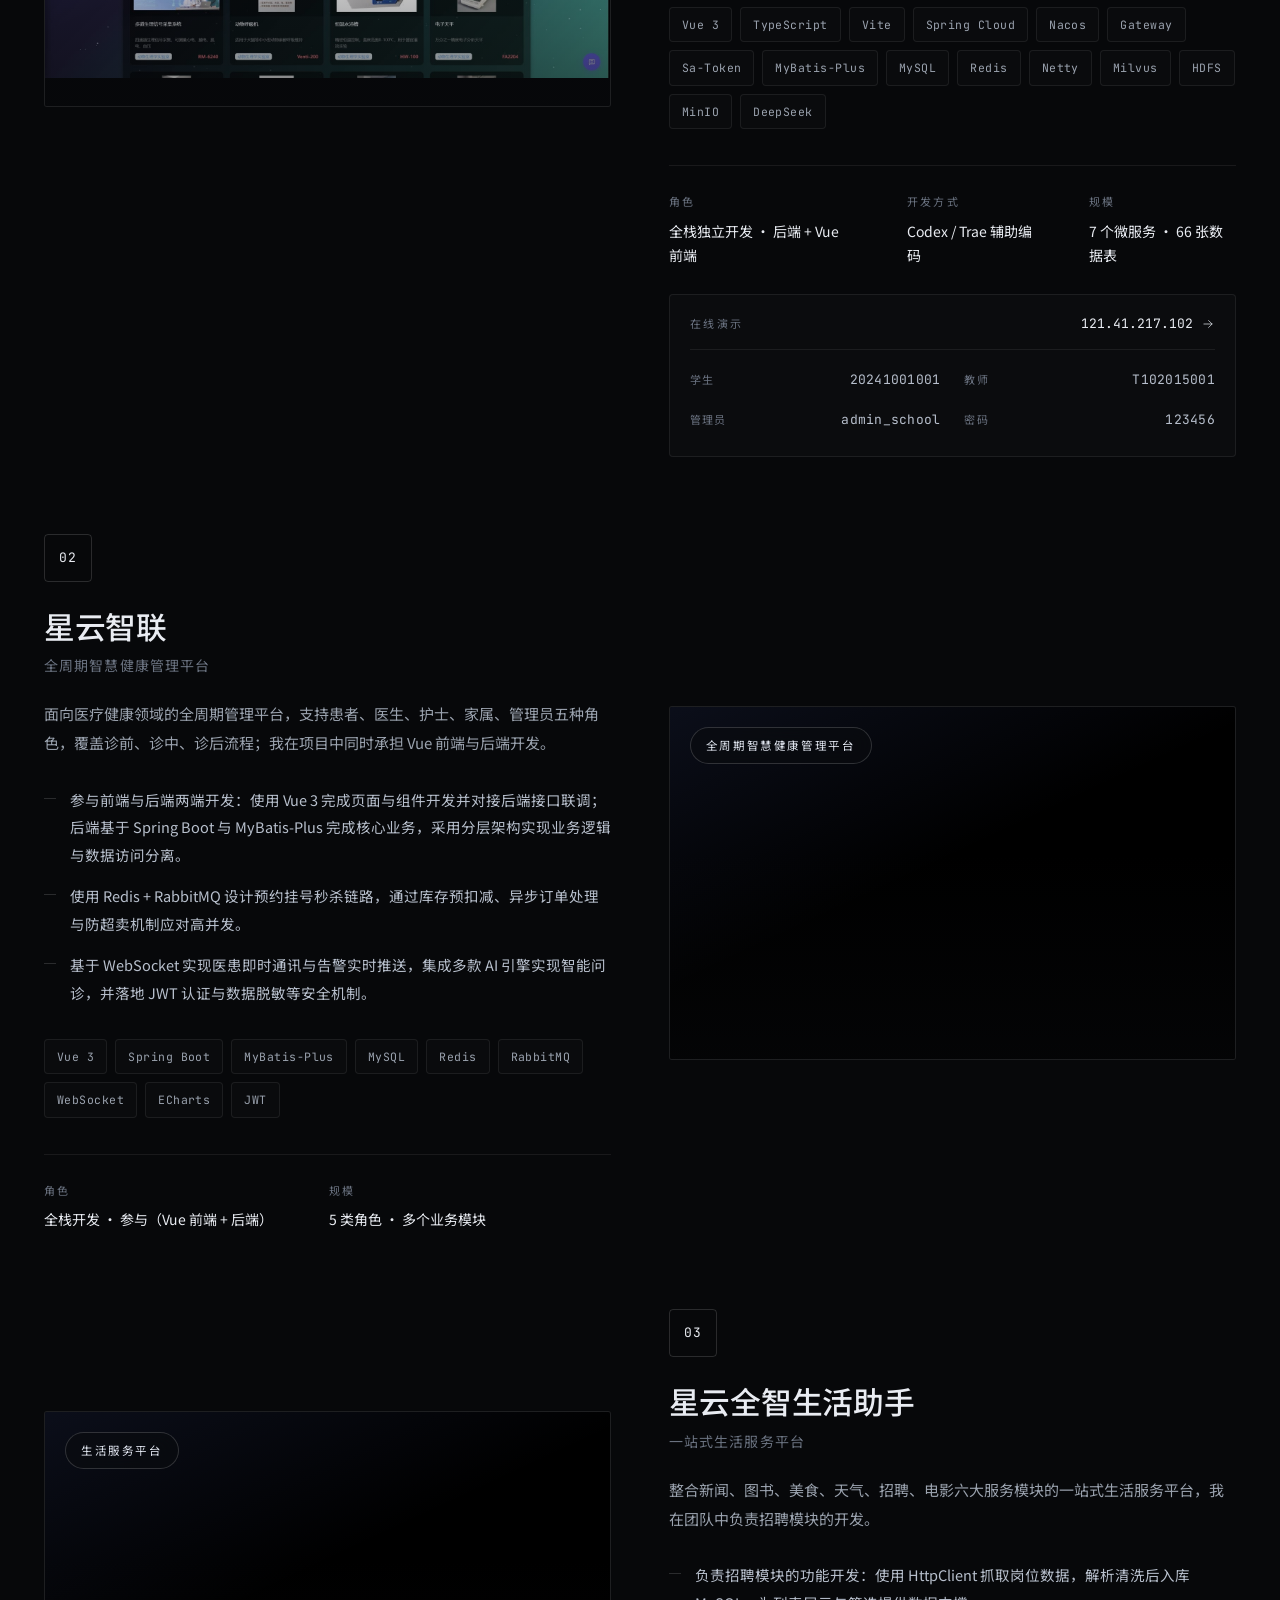
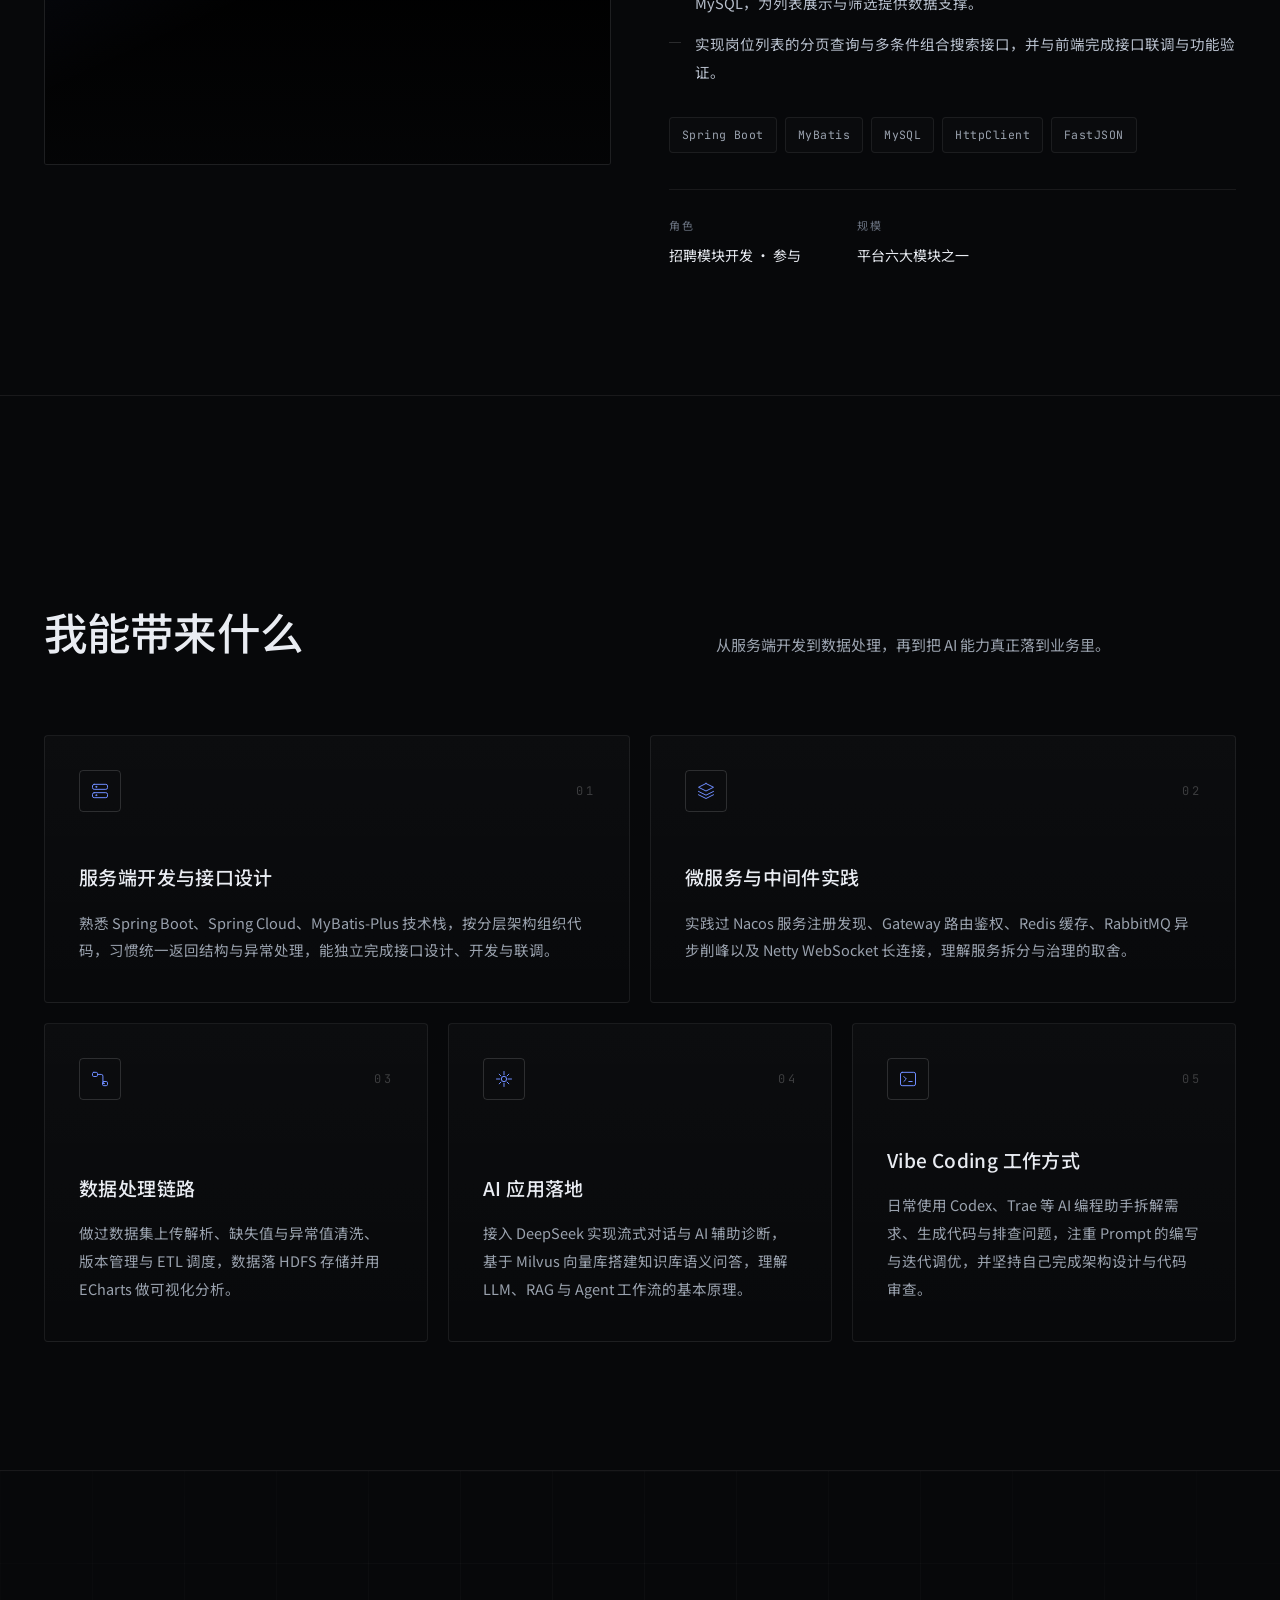
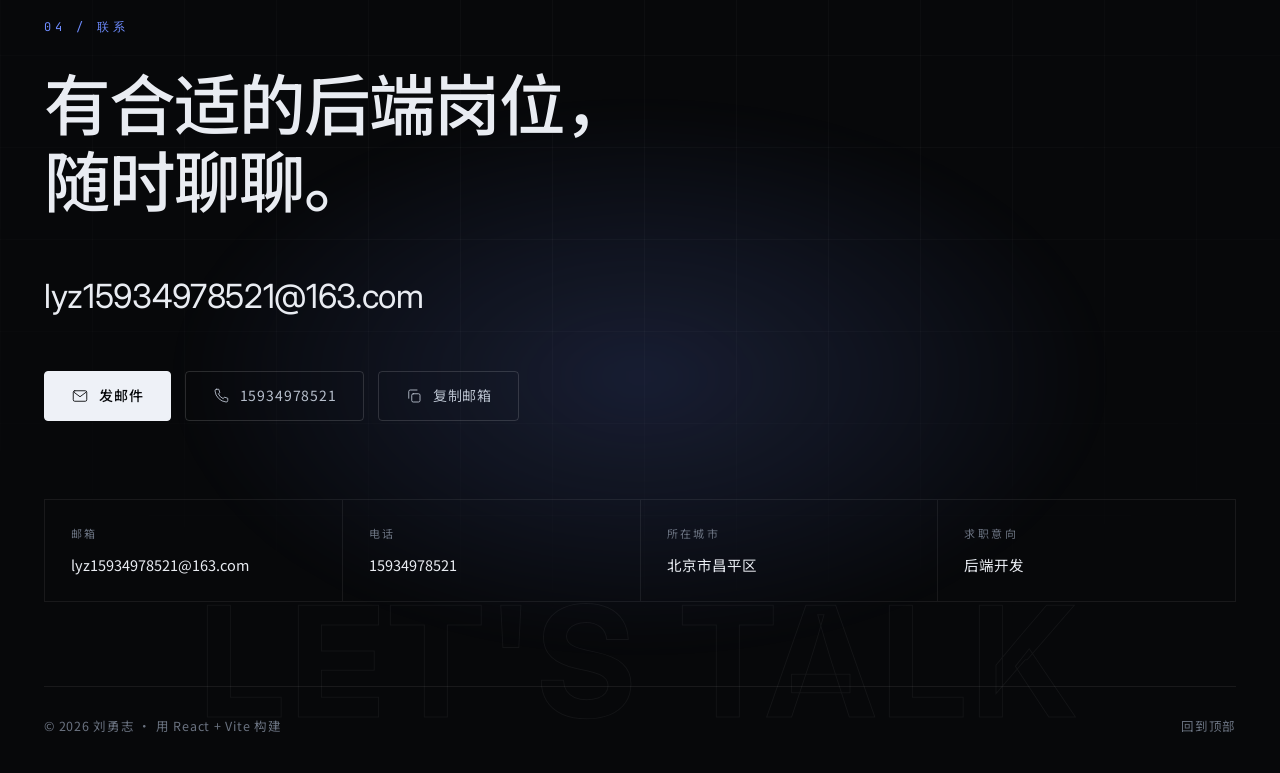
==== commit cc1e7d41: "Deploy resume" ====
--- a/index.html
+++ b/index.html
@@ -16,8 +16,8 @@
       href="https://fonts.googleapis.com/css2?family=Inter:wght@300;400;500;600;700&family=Noto+Sans+SC:wght@300;400;500;700&family=JetBrains+Mono:wght@400;500&display=swap"
       rel="stylesheet"
     />
-    <script type="module" crossorigin src="./assets/index-CKUuA10a.js"></script>
-    <link rel="stylesheet" crossorigin href="./assets/index-D4LSre6D.css">
+    <script type="module" crossorigin src="./assets/index-CzG9VadU.js"></script>
+    <link rel="stylesheet" crossorigin href="./assets/index-DRHnMLVF.css">
   </head>
   <body>
     <div id="root"></div>
--- a/assets/index-DRHnMLVF.css
+++ b/assets/index-DRHnMLVF.css
@@ -0,0 +1 @@
+:root{--bg: #07080a;--bg-2: #0a0c10;--panel: rgba(255, 255, 255, .022);--line: rgba(255, 255, 255, .07);--line-2: rgba(255, 255, 255, .14);--text: #e9ecf2;--text-2: #b7bfcc;--muted: #9aa2ae;--dim: #6a7280;--accent: #6e8cff;--ok: #63e6a8;--font-display: "Inter", "Noto Sans SC", system-ui, -apple-system, "Segoe UI", "Microsoft YaHei", sans-serif;--font-body: "Noto Sans SC", "Inter", system-ui, -apple-system, "Segoe UI", "Microsoft YaHei", sans-serif;--font-mono: "JetBrains Mono", ui-monospace, "SFMono-Regular", Consolas, monospace;--container: 1700px;--gutter: 64px;--ease: cubic-bezier(.16, .84, .44, 1)}*,*:before,*:after{box-sizing:border-box}html{scroll-behavior:smooth;-webkit-text-size-adjust:100%}body{margin:0;background:var(--bg);color:var(--text);font-family:var(--font-body);font-size:16px;line-height:1.7;overflow-x:hidden;-webkit-font-smoothing:antialiased;-moz-osx-font-smoothing:grayscale}h1,h2,h3,p,dl,dd,ul,figure{margin:0}ul{padding:0;list-style:none}a{color:inherit;text-decoration:none;transition:color .35s var(--ease),opacity .35s var(--ease)}img{display:block;max-width:100%}button{font:inherit;color:inherit;background:none;border:0;cursor:pointer}::selection{background:#6e8cff4d;color:#fff}::-webkit-scrollbar{width:10px}::-webkit-scrollbar-track{background:#07080a}::-webkit-scrollbar-thumb{background:#ffffff1f;border-radius:999px}::-webkit-scrollbar-thumb:hover{background:#fff3}.container{width:100%;max-width:calc(var(--container) + var(--gutter) * 2);margin-inline:auto;padding-inline:var(--gutter)}.section{position:relative;padding-block:clamp(120px,10vw,190px);border-top:1px solid var(--line)}.section-head{display:flex;align-items:center;gap:18px;margin-bottom:64px}.section-head__index{font-family:var(--font-mono);font-size:12px;letter-spacing:.2em;color:var(--accent)}.section-head__rule{width:68px;height:1px;background:linear-gradient(90deg,var(--line-2),transparent)}.section-head__label{font-size:12px;letter-spacing:.32em;color:var(--dim)}.section-title{display:grid;grid-template-columns:minmax(0,1fr) minmax(0,520px);gap:40px;align-items:end;margin-bottom:76px}.section-title h2{font-family:var(--font-display);font-size:clamp(34px,3.4vw,56px);font-weight:500;letter-spacing:-.02em;line-height:1.16}.section-title p{color:var(--muted);font-size:15px;line-height:1.9}.dot{width:6px;height:6px;border-radius:50%;background:var(--ok);animation:pulse 2.8s infinite;flex:none}@keyframes pulse{0%{box-shadow:0 0 #63e6a859}70%{box-shadow:0 0 0 8px #63e6a800}to{box-shadow:0 0 #63e6a800}}.btn{display:inline-flex;align-items:center;justify-content:center;gap:10px;height:50px;padding-inline:26px;border:1px solid var(--line-2);border-radius:4px;font-size:14px;letter-spacing:.06em;white-space:nowrap;transition:transform .45s var(--ease),background .4s var(--ease),border-color .4s var(--ease),color .4s var(--ease),box-shadow .5s var(--ease)}.btn:hover{transform:translateY(-2px)}.btn--primary{background:#eef1f7;border-color:#eef1f7;color:#08090c;font-weight:500}.btn--primary:hover{box-shadow:0 16px 44px #e9ecf224}.btn--ghost{color:var(--text-2)}.btn--ghost:hover{border-color:#ffffff4d;color:var(--text)}.btn--small{height:38px;padding-inline:18px;font-size:13px}[data-reveal]{opacity:0;transform:translateY(26px);transition:opacity .9s var(--ease),transform .9s var(--ease);transition-delay:var(--delay, 0ms)}[data-reveal].is-visible{opacity:1;transform:none}.nav{position:fixed;inset:0 0 auto 0;z-index:60;height:86px;display:flex;align-items:center;border-bottom:1px solid transparent;transition:height .5s var(--ease),background .5s var(--ease),border-color .5s var(--ease),backdrop-filter .5s var(--ease)}.nav.is-solid{height:72px;background:#07080abd;backdrop-filter:blur(18px) saturate(140%);-webkit-backdrop-filter:blur(18px) saturate(140%);border-bottom-color:var(--line)}.nav__inner{display:flex;align-items:center;justify-content:space-between;gap:40px}.nav__brand{display:inline-flex;align-items:center;gap:14px}.nav__mark{font-family:var(--font-mono);font-size:12px;letter-spacing:.22em;padding:8px 11px;border:1px solid var(--line-2);border-radius:4px}.nav__name{font-size:15px;letter-spacing:.16em;color:var(--muted)}.nav__links{display:flex;gap:38px}.nav__links a{position:relative;display:inline-flex;align-items:center;gap:9px;padding-block:6px;font-size:14px;color:var(--muted)}.nav__links a:after{content:"";position:absolute;left:0;bottom:0;width:100%;height:1px;background:var(--accent);transform:scaleX(0);transform-origin:left;transition:transform .5s var(--ease)}.nav__links a:hover,.nav__links a.is-active{color:var(--text)}.nav__links a.is-active:after{transform:scaleX(1)}.nav__idx{font-family:var(--font-mono);font-size:10px;color:#ffffff42}.nav__tail{display:flex;align-items:center;gap:22px}.nav__status{display:inline-flex;align-items:center;gap:9px;font-size:12.5px;letter-spacing:.1em;color:var(--muted)}.nav__toggle{display:none;flex-direction:column;gap:6px;padding:10px 6px}.nav__toggle span{display:block;width:20px;height:1px;background:var(--text-2);transition:transform .4s var(--ease)}.nav.is-open .nav__toggle span:first-child{transform:translateY(3.5px) rotate(45deg)}.nav.is-open .nav__toggle span:last-child{transform:translateY(-3.5px) rotate(-45deg)}.rail{position:fixed;right:34px;top:50%;transform:translateY(-50%);z-index:40;display:flex;align-items:stretch;gap:16px;height:260px}.rail__line{position:relative;width:1px;background:var(--line)}.rail__filled{position:absolute;top:0;right:0;bottom:0;left:0;background:linear-gradient(180deg,var(--accent),rgba(110,140,255,.15));transform-origin:top;transform:scaleY(0);transition:transform .2s linear}.rail__list{display:flex;flex-direction:column;justify-content:space-between}.rail__list li{display:flex;align-items:center;gap:10px;font-size:11px;letter-spacing:.18em;color:#ffffff42;transition:color .4s var(--ease)}.rail__list li.is-active{color:var(--text)}.rail__idx{font-family:var(--font-mono);font-size:10px}.rail__label{opacity:0;transform:translate(-6px);transition:opacity .45s var(--ease),transform .45s var(--ease)}.rail:hover .rail__label,.rail__list li.is-active .rail__label{opacity:1;transform:none}.hero{position:relative;min-height:100svh;display:flex;flex-direction:column;justify-content:center;padding-top:120px;overflow:hidden}.hero__bg{position:absolute;top:0;right:0;bottom:0;left:0;z-index:0}.hero__video{position:absolute;top:0;right:0;bottom:0;left:0;width:100%;height:100%;object-fit:cover;opacity:.55;filter:saturate(.7) contrast(1.05) brightness(.85)}.ambient{position:absolute;top:0;right:0;bottom:0;left:0;width:100%;height:100%;opacity:.9}.hero__veil{position:absolute;top:0;right:0;bottom:0;left:0;background:radial-gradient(90% 70% at 50% 34%,#07080a00,#06070a8c 62%,#06070a),linear-gradient(180deg,#06070ad1,#06070a47 34%,#06070ae6)}.hero__grid{position:absolute;top:0;right:0;bottom:0;left:0;background-image:linear-gradient(rgba(255,255,255,.03) 1px,transparent 1px),linear-gradient(90deg,rgba(255,255,255,.03) 1px,transparent 1px);background-size:92px 92px;-webkit-mask-image:radial-gradient(120% 90% at 50% 42%,#000 26%,transparent 76%);mask-image:radial-gradient(120% 90% at 50% 42%,#000 26%,transparent 76%)}.hero__grain{position:absolute;top:0;right:0;bottom:0;left:0;opacity:.42;mix-blend-mode:soft-light;background-image:url("data:image/svg+xml,%3Csvg xmlns='http://www.w3.org/2000/svg' width='160' height='160'%3E%3Cfilter id='n'%3E%3CfeTurbulence type='fractalNoise' baseFrequency='0.85' numOctaves='3'/%3E%3C/filter%3E%3Crect width='160' height='160' filter='url(%23n)' opacity='0.6'/%3E%3C/svg%3E")}.hero__latin{position:absolute;left:34px;top:50%;transform:translateY(-50%) rotate(180deg);writing-mode:vertical-rl;font-family:var(--font-mono);font-size:11px;letter-spacing:.42em;color:#ffffff38;z-index:2}.hero__paper{position:absolute;z-index:1;right:-1.5%;top:7%;width:52%;height:80%}.three-d-paper{width:100%;height:100%}.three-d-paper__frame{display:block;width:100%;height:100%;border:0;background:transparent}.hero__inner{position:relative;z-index:2;flex:1;display:flex;flex-direction:column;justify-content:center;pointer-events:none}.hero__inner a,.hero__inner button{pointer-events:auto}.hero__eyebrow{display:inline-flex;align-items:center;gap:10px;font-family:var(--font-mono);font-size:12px;letter-spacing:.2em;color:var(--muted)}.hero__title{margin-top:28px;font-family:var(--font-display);font-size:clamp(76px,10.4vw,188px);font-weight:600;line-height:.98;letter-spacing:.01em;background:linear-gradient(180deg,#fff 12%,#c3ccdd 78%,#8e97a8);-webkit-background-clip:text;background-clip:text;color:transparent}.hero__role{margin-top:34px;font-size:clamp(15px,1.15vw,19px);letter-spacing:.14em;color:var(--text-2)}.hero__statement{margin-top:20px;max-width:640px;font-size:15.5px;line-height:1.95;color:var(--muted)}.hero__actions{display:flex;gap:14px;margin-top:52px}.hero__foot{position:relative;z-index:2;display:flex;align-items:flex-end;justify-content:space-between;gap:60px;padding-bottom:44px;pointer-events:none}.hero__foot a{pointer-events:auto}.marquee{flex:1;overflow:hidden;-webkit-mask-image:linear-gradient(90deg,transparent,#000 10%,#000 88%,transparent);mask-image:linear-gradient(90deg,transparent,#000 10%,#000 88%,transparent)}.marquee__track{display:flex;align-items:center;gap:46px;width:max-content;animation:marquee 52s linear infinite}.marquee__item{position:relative;padding-left:18px;font-family:var(--font-mono);font-size:11.5px;letter-spacing:.18em;color:var(--dim);white-space:nowrap}.marquee__item:before{content:"";position:absolute;left:0;top:50%;width:4px;height:1px;background:var(--line-2)}@keyframes marquee{to{transform:translate(-50%)}}.hero__scroll{display:inline-flex;flex-direction:column;align-items:center;gap:14px;font-size:11px;letter-spacing:.24em;color:var(--dim);white-space:nowrap}.hero__scroll .line{position:relative;width:1px;height:62px;background:linear-gradient(180deg,rgba(255,255,255,.22),transparent);overflow:hidden}.hero__scroll .line:after{content:"";position:absolute;left:0;width:1px;height:18px;background:var(--accent);animation:scrollLine 2.6s var(--ease) infinite}@keyframes scrollLine{0%{transform:translateY(-20px);opacity:0}40%{opacity:1}to{transform:translateY(64px);opacity:0}}.hero__scroll:hover{color:var(--text-2)}.about__grid{display:grid;grid-template-columns:430px minmax(0,1fr);gap:clamp(48px,5vw,100px);align-items:start}.portrait{position:relative;aspect-ratio:4 / 5;border:1px solid var(--line);border-radius:3px;background:var(--panel);overflow:hidden}.portrait img{width:100%;height:100%;object-fit:cover;filter:saturate(.92) contrast(1.03)}.portrait:after{content:"";position:absolute;top:0;right:0;bottom:0;left:0;pointer-events:none;background:linear-gradient(180deg,rgba(7,8,10,.12) 0%,transparent 40%,rgba(7,8,10,.5) 100%)}.portrait__tick{position:absolute;width:16px;height:16px;border:1px solid rgba(110,140,255,.55);z-index:2}.portrait__tick--tl{top:12px;left:12px;border-right:0;border-bottom:0}.portrait__tick--tr{top:12px;right:12px;border-left:0;border-bottom:0}.portrait__tick--bl{bottom:12px;left:12px;border-right:0;border-top:0}.portrait__tick--br{bottom:12px;right:12px;border-left:0;border-top:0}.portrait__caption{display:flex;align-items:center;justify-content:space-between;gap:20px;margin-top:20px;padding-top:20px;border-top:1px solid var(--line)}.portrait__caption strong{display:block;font-size:17px;font-weight:500;letter-spacing:.04em}.portrait__caption span{display:block;margin-top:6px;font-size:12.5px;color:var(--dim);letter-spacing:.08em}.status{display:inline-flex;align-items:center;gap:8px;padding:7px 13px;border:1px solid var(--line-2);border-radius:999px;font-size:11.5px;font-style:normal;letter-spacing:.1em;color:var(--muted);white-space:nowrap}.portrait__school{margin-top:14px;font-size:12px;letter-spacing:.06em;color:var(--dim);line-height:1.9}.about__heading{margin-bottom:38px;font-family:var(--font-display);font-size:clamp(32px,3.2vw,52px);font-weight:500;line-height:1.26;letter-spacing:-.02em}.about__text p{max-width:780px;font-size:15.5px;line-height:1.98;color:var(--muted)}.about__text p+p{margin-top:16px}.about__contacts{display:grid;grid-template-columns:repeat(2,minmax(0,1fr));margin-top:56px;border-top:1px solid var(--line);border-left:1px solid var(--line)}.contact-item{padding:22px 26px;border-right:1px solid var(--line);border-bottom:1px solid var(--line)}.contact-item dt{font-size:11px;letter-spacing:.22em;color:var(--dim)}.contact-item dd{margin-top:10px;font-size:15px;color:var(--text)}.contact-item a:hover{color:var(--accent)}.about__stats{display:grid;grid-template-columns:repeat(4,minmax(0,1fr));gap:24px;margin-top:52px;padding-top:42px;border-top:1px solid var(--line)}.stat__value{display:flex;align-items:baseline;gap:7px;font-family:var(--font-display);font-size:clamp(34px,3vw,46px);font-weight:500;letter-spacing:-.02em;line-height:1}.stat__value em{font-size:12.5px;font-style:normal;letter-spacing:.1em;color:var(--dim)}.stat__label{display:block;margin-top:12px;font-size:12.5px;letter-spacing:.12em;color:var(--muted)}.about__honors{display:flex;gap:26px;align-items:baseline;margin-top:44px;padding-top:30px;border-top:1px solid var(--line)}.about__honors-label{font-size:11px;letter-spacing:.22em;color:var(--dim);white-space:nowrap}.about__honors ul{display:flex;flex-wrap:wrap;gap:12px 30px}.about__honors li{position:relative;padding-left:16px;font-size:14px;color:var(--text-2)}.about__honors li:before{content:"";position:absolute;left:0;top:50%;width:6px;height:1px;background:var(--accent);opacity:.7}.project-list{display:flex;flex-direction:column;gap:clamp(60px,6vw,104px)}.project{display:grid;grid-template-columns:minmax(0,1.06fr) minmax(0,1fr);gap:clamp(40px,4.5vw,84px);align-items:center}.project--reverse .project__media{order:2}.project__media{position:relative;aspect-ratio:16 / 10;border:1px solid var(--line);border-radius:3px;background:var(--panel);overflow:hidden}.project__media img{width:100%;height:100%;object-fit:cover;filter:saturate(.94);transition:transform 1.2s var(--ease),filter .6s var(--ease)}.spark-badge{position:absolute;top:0;right:0;bottom:0;left:0;background:#000;overflow:hidden}.spark-badge__frame{display:block;width:100%;height:100%;border:0;background:#000;pointer-events:none}.project:hover .project__media img{transform:scale(1.035);filter:saturate(1)}.project__media:after{content:"";position:absolute;top:0;right:0;bottom:0;left:0;pointer-events:none;background:linear-gradient(155deg,rgba(110,140,255,.1),transparent 46%),linear-gradient(0deg,rgba(7,8,10,.55),transparent 58%)}.media{position:absolute;top:0;right:0;bottom:0;left:0;cursor:pointer;background:#06070a}.project__media .media__poster,.project__media .media__video{position:absolute;top:0;right:0;bottom:0;left:0;width:100%;height:100%;object-fit:contain}.media__video{z-index:1;background:transparent;transition:opacity .5s var(--ease)}.media__tag{position:absolute;z-index:3;right:20px;top:20px;padding:8px 14px;border:1px solid rgba(255,255,255,.16);border-radius:999px;background:#0a0c1099;backdrop-filter:blur(10px);-webkit-backdrop-filter:blur(10px);font-size:11.5px;letter-spacing:.14em;color:#dfe4ee}.media__hint{position:absolute;z-index:3;left:50%;top:50%;transform:translate(-50%,-50%);display:inline-flex;align-items:center;gap:10px;padding:13px 24px;border:1px solid rgba(255,255,255,.2);border-radius:999px;background:#0a0c108c;backdrop-filter:blur(12px);-webkit-backdrop-filter:blur(12px);font-size:13px;letter-spacing:.1em;color:#eef1f7;pointer-events:none;transition:opacity .4s var(--ease),transform .4s var(--ease)}.media__dot{width:0;height:0;border-top:5px solid transparent;border-bottom:5px solid transparent;border-left:8px solid var(--accent)}.project:hover .media__hint{opacity:0;transform:translate(-50%,-46%)}.project__badge{position:absolute;top:20px;left:20px;z-index:2;padding:8px 15px;border:1px solid rgba(255,255,255,.16);border-radius:999px;background:#0a0c1099;backdrop-filter:blur(10px);-webkit-backdrop-filter:blur(10px);font-size:11.5px;letter-spacing:.14em;color:#dfe4ee}.project__index{display:inline-flex;align-items:center;justify-content:center;width:48px;height:48px;margin-bottom:28px;border:1px solid var(--line-2);border-radius:4px;font-family:var(--font-mono);font-size:13px;letter-spacing:.08em}.project__title{font-family:var(--font-display);font-size:clamp(26px,2.4vw,38px);font-weight:500;letter-spacing:-.01em;line-height:1.2}.project__title span{display:block;margin-top:12px;font-size:14px;font-weight:400;letter-spacing:.08em;color:var(--dim)}.project__summary{margin-top:24px;font-size:15px;line-height:1.95;color:var(--muted)}.project__points{display:flex;flex-direction:column;gap:14px;margin-top:28px}.project__points li{position:relative;padding-left:26px;font-size:14.5px;line-height:1.9;color:var(--text-2)}.project__points li:before{content:"";position:absolute;left:0;top:12px;width:12px;height:1px;background:var(--line-2)}.project__tags{display:flex;flex-wrap:wrap;gap:8px;margin-top:32px}.project__tags li{padding:7px 12px;border:1px solid var(--line);border-radius:4px;background:#ffffff04;font-family:var(--font-mono);font-size:11.5px;letter-spacing:.04em;color:var(--muted)}.project__meta{display:flex;gap:56px;margin-top:36px;padding-top:26px;border-top:1px solid var(--line)}.project__meta dt{font-size:11px;letter-spacing:.2em;color:var(--dim)}.project__meta dd{margin-top:9px;font-size:14px;color:var(--text)}.project__demo{margin-top:26px;padding:18px 20px;border:1px solid var(--line);border-radius:4px;background:#ffffff05}.project__demo-head{display:flex;align-items:center;justify-content:space-between;gap:16px;padding-bottom:14px;border-bottom:1px solid var(--line)}.project__demo-label{font-size:11px;letter-spacing:.22em;color:var(--dim)}.project__demo-head a{display:inline-flex;align-items:center;gap:8px;font-family:var(--font-mono);font-size:13px;color:var(--text)}.project__demo-head a:hover{color:var(--accent)}.project__accounts{display:grid;grid-template-columns:repeat(2,minmax(0,1fr));gap:4px 24px;margin-top:12px}.project__accounts>div{display:flex;align-items:baseline;justify-content:space-between;gap:14px;padding:7px 0}.project__accounts dt{font-size:11px;letter-spacing:.12em;color:var(--dim);white-space:nowrap}.project__accounts dd{margin:0;font-family:var(--font-mono);font-size:13px;color:var(--text-2);letter-spacing:.02em}.bento{display:grid;grid-template-columns:repeat(6,minmax(0,1fr));gap:20px}.card{position:relative;grid-column:span var(--span, 2);display:flex;flex-direction:column;min-height:268px;padding:34px 34px 38px;border:1px solid var(--line);border-radius:4px;background:linear-gradient(180deg,#ffffff06,#ffffff02);transition:border-color .5s var(--ease),transform .5s var(--ease),background .5s var(--ease)}.card:before{content:"";position:absolute;inset:0 0 auto 0;height:1px;opacity:0;background:linear-gradient(90deg,transparent,rgba(110,140,255,.65),transparent);transition:opacity .5s var(--ease)}.card:hover{transform:translateY(-4px);border-color:var(--line-2);background:linear-gradient(180deg,#ffffff0a,#ffffff03)}.card:hover:before{opacity:1}.card__top{display:flex;align-items:center;justify-content:space-between;margin-bottom:auto}.card__icon{display:grid;place-items:center;width:42px;height:42px;border:1px solid var(--line-2);border-radius:4px;color:var(--accent)}.card__no{font-family:var(--font-mono);font-size:12px;letter-spacing:.2em;color:#fff3}.card h3{margin-top:44px;font-size:19px;font-weight:500;letter-spacing:.02em}.card p{margin-top:15px;font-size:14.5px;line-height:1.92;color:var(--muted)}.closing{position:relative;min-height:100svh;display:flex;align-items:center;border-top:1px solid var(--line);overflow:hidden}.closing__bg{position:absolute;top:0;right:0;bottom:0;left:0;pointer-events:none}.closing__glow{position:absolute;left:50%;top:14%;width:1300px;height:760px;transform:translate(-50%);background:radial-gradient(closest-side,rgba(110,140,255,.17),transparent 72%);filter:blur(14px)}.closing__grid{position:absolute;top:0;right:0;bottom:0;left:0;background-image:linear-gradient(rgba(255,255,255,.026) 1px,transparent 1px),linear-gradient(90deg,rgba(255,255,255,.026) 1px,transparent 1px);background-size:92px 92px;-webkit-mask-image:radial-gradient(110% 80% at 50% 30%,#000 20%,transparent 74%);mask-image:radial-gradient(110% 80% at 50% 30%,#000 20%,transparent 74%)}.closing__watermark{position:absolute;left:50%;bottom:-1.5vw;transform:translate(-50%);font-family:var(--font-display);font-size:clamp(88px,12vw,230px);font-weight:700;letter-spacing:.03em;white-space:nowrap;color:transparent;-webkit-text-stroke:1px rgba(255,255,255,.05)}.closing__inner{position:relative;z-index:2;width:100%;padding-block:140px 0}.closing__label{font-family:var(--font-mono);font-size:12px;letter-spacing:.3em;color:var(--accent)}.closing__title{margin-top:30px;font-family:var(--font-display);font-size:clamp(40px,5.2vw,92px);font-weight:500;line-height:1.16;letter-spacing:-.03em}.closing__note{margin-top:28px;max-width:640px;font-size:15.5px;line-height:1.95;color:var(--muted)}.closing__email{display:inline-block;margin-top:46px;font-family:var(--font-display);font-size:clamp(22px,2.6vw,46px);letter-spacing:-.01em;color:var(--text);background-image:linear-gradient(currentColor,currentColor);background-size:0% 1px;background-position:0 100%;background-repeat:no-repeat;transition:background-size .7s var(--ease),color .4s var(--ease)}.closing__email:hover{background-size:100% 1px}.closing__actions{display:flex;flex-wrap:wrap;gap:14px;margin-top:46px}.closing__channels{display:grid;grid-template-columns:repeat(4,minmax(0,1fr));margin-top:78px;border-top:1px solid var(--line);border-left:1px solid var(--line)}.closing__channels>div{padding:24px 26px;border-right:1px solid var(--line);border-bottom:1px solid var(--line)}.closing__channels dt{font-size:11px;letter-spacing:.22em;color:var(--dim)}.closing__channels dd{margin-top:10px;font-size:14.5px;color:var(--text)}.closing__channels a:hover{color:var(--accent)}.closing__foot{display:flex;align-items:center;justify-content:space-between;gap:24px;margin-top:84px;padding-block:28px 36px;border-top:1px solid var(--line);font-size:12.5px;letter-spacing:.06em;color:var(--dim)}.closing__foot a:hover{color:var(--text)}@media (max-width: 1500px){:root{--gutter: 52px}}@media (max-width: 1280px){:root{--gutter: 44px}.rail,.hero__latin{display:none}.about__grid{grid-template-columns:360px minmax(0,1fr)}.project{grid-template-columns:minmax(0,1fr) minmax(0,1fr)}}@media (max-width: 1080px){.section-title{grid-template-columns:1fr;gap:20px}.about__grid,.project,.project--reverse{grid-template-columns:minmax(0,1fr)}.project--reverse .project__media{order:0}.about__portrait{max-width:420px}.bento{grid-template-columns:repeat(2,minmax(0,1fr))}.card{grid-column:span 1}.closing__channels{grid-template-columns:repeat(2,minmax(0,1fr))}.hero__paper{right:-12%;top:10%;width:66%;height:68%;opacity:.7}}@media (max-width: 900px){:root{--gutter: 28px}.nav__links{display:none}.nav__toggle{display:flex}.nav.is-open .nav__links{display:flex;position:absolute;top:100%;left:0;right:0;flex-direction:column;gap:6px;padding:22px var(--gutter) 30px;background:#07080af5;backdrop-filter:blur(20px);-webkit-backdrop-filter:blur(20px);border-bottom:1px solid var(--line)}.nav__status{display:none}.hero__foot{flex-direction:column;align-items:flex-start;gap:34px}.about__stats{grid-template-columns:repeat(2,minmax(0,1fr));gap:32px 24px}.hero__paper{display:none}}@media (max-width: 640px){:root{--gutter: 20px}.about__contacts,.bento,.closing__channels{grid-template-columns:minmax(0,1fr)}.hero__actions,.closing__actions{flex-direction:column;align-items:stretch;width:100%}.btn{width:100%}.project__accounts{grid-template-columns:minmax(0,1fr)}}@media (prefers-reduced-motion: reduce){html{scroll-behavior:auto}.marquee__track,.hero__scroll .line:after,.dot{animation:none}[data-reveal]{opacity:1;transform:none;transition:none}}
